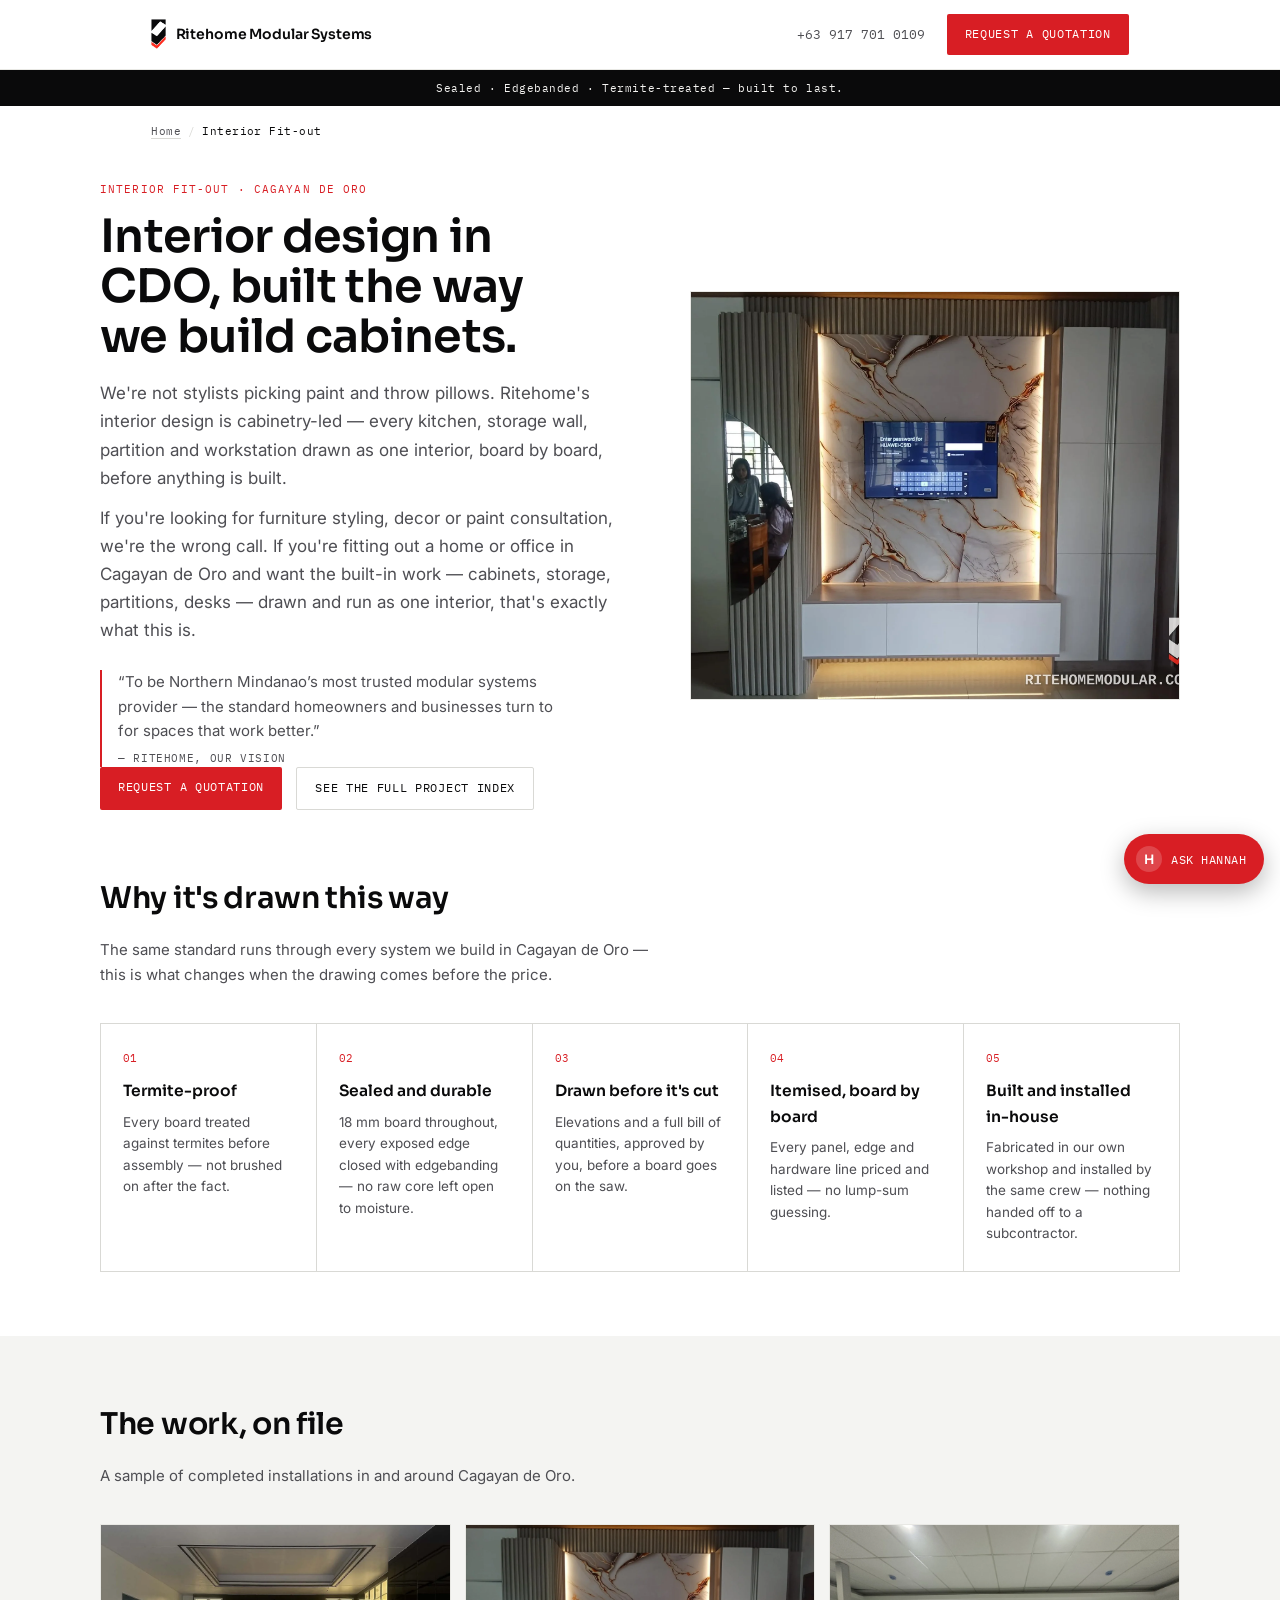
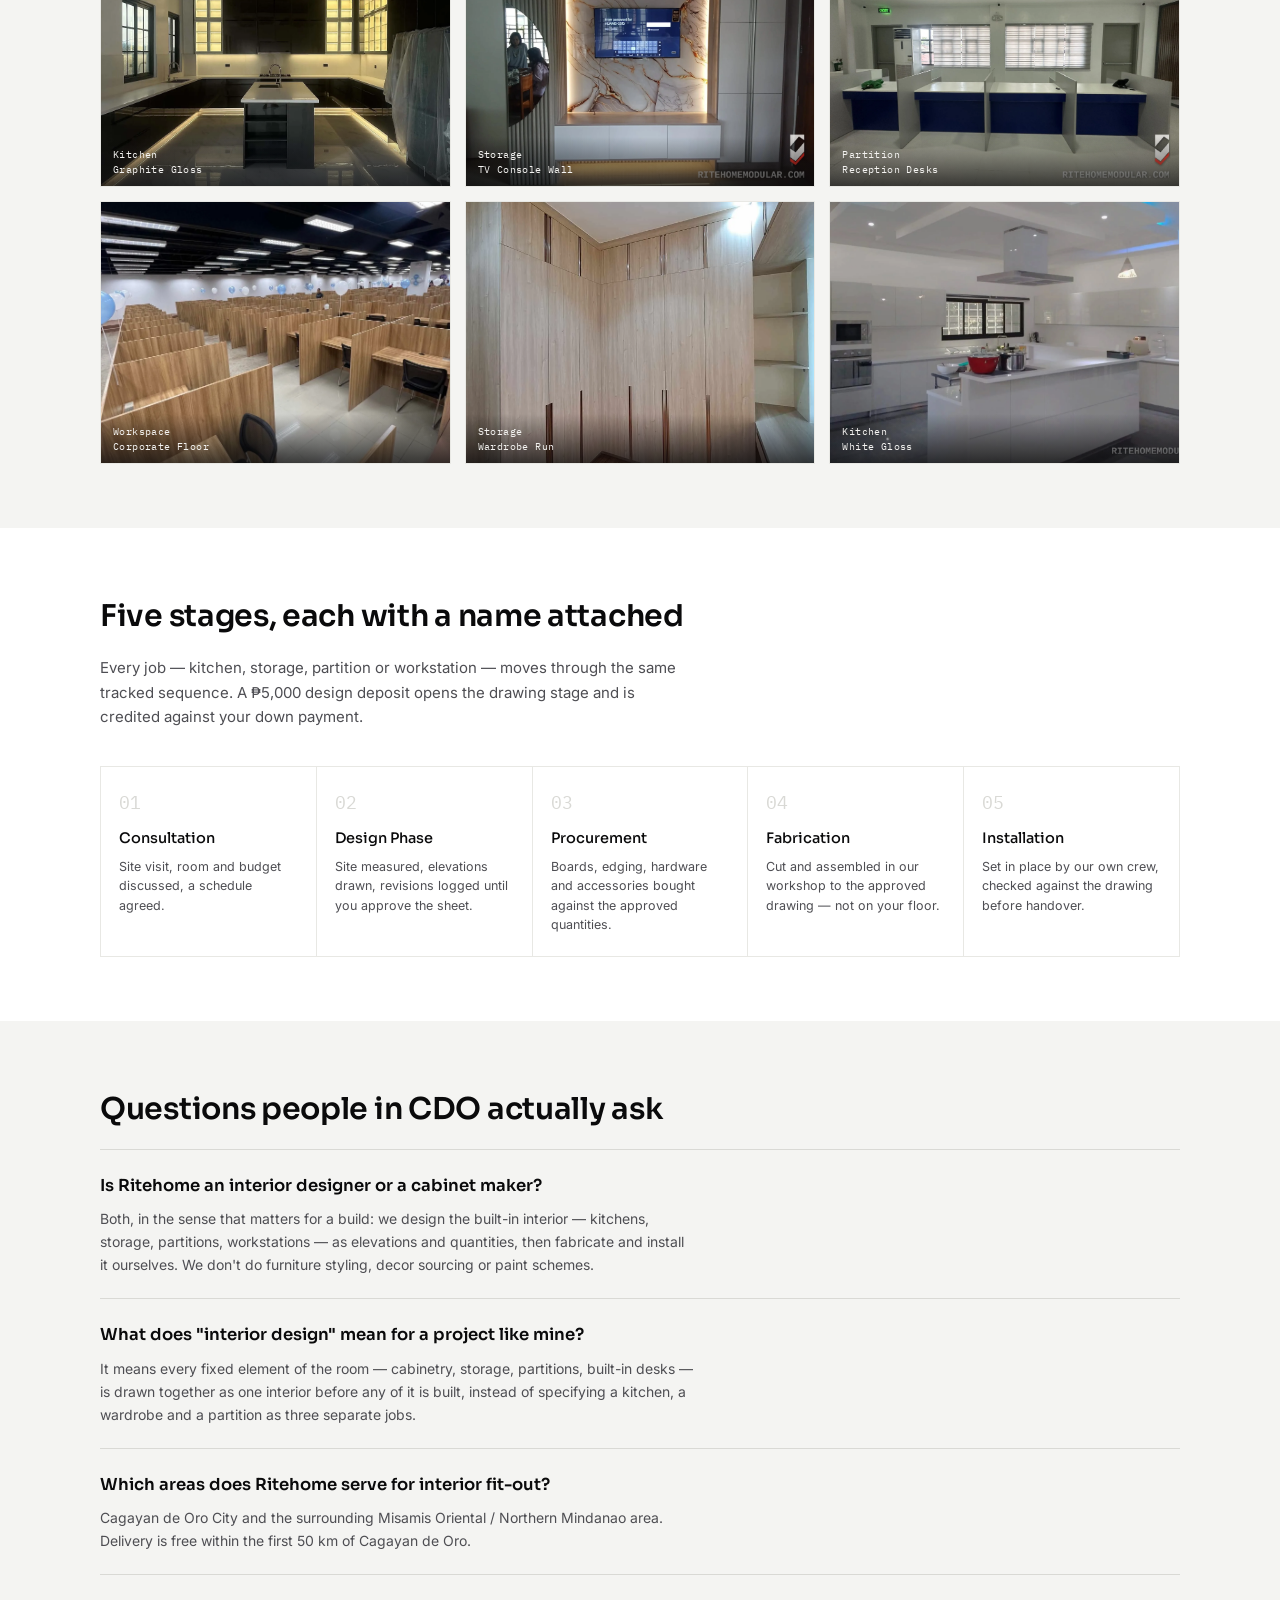
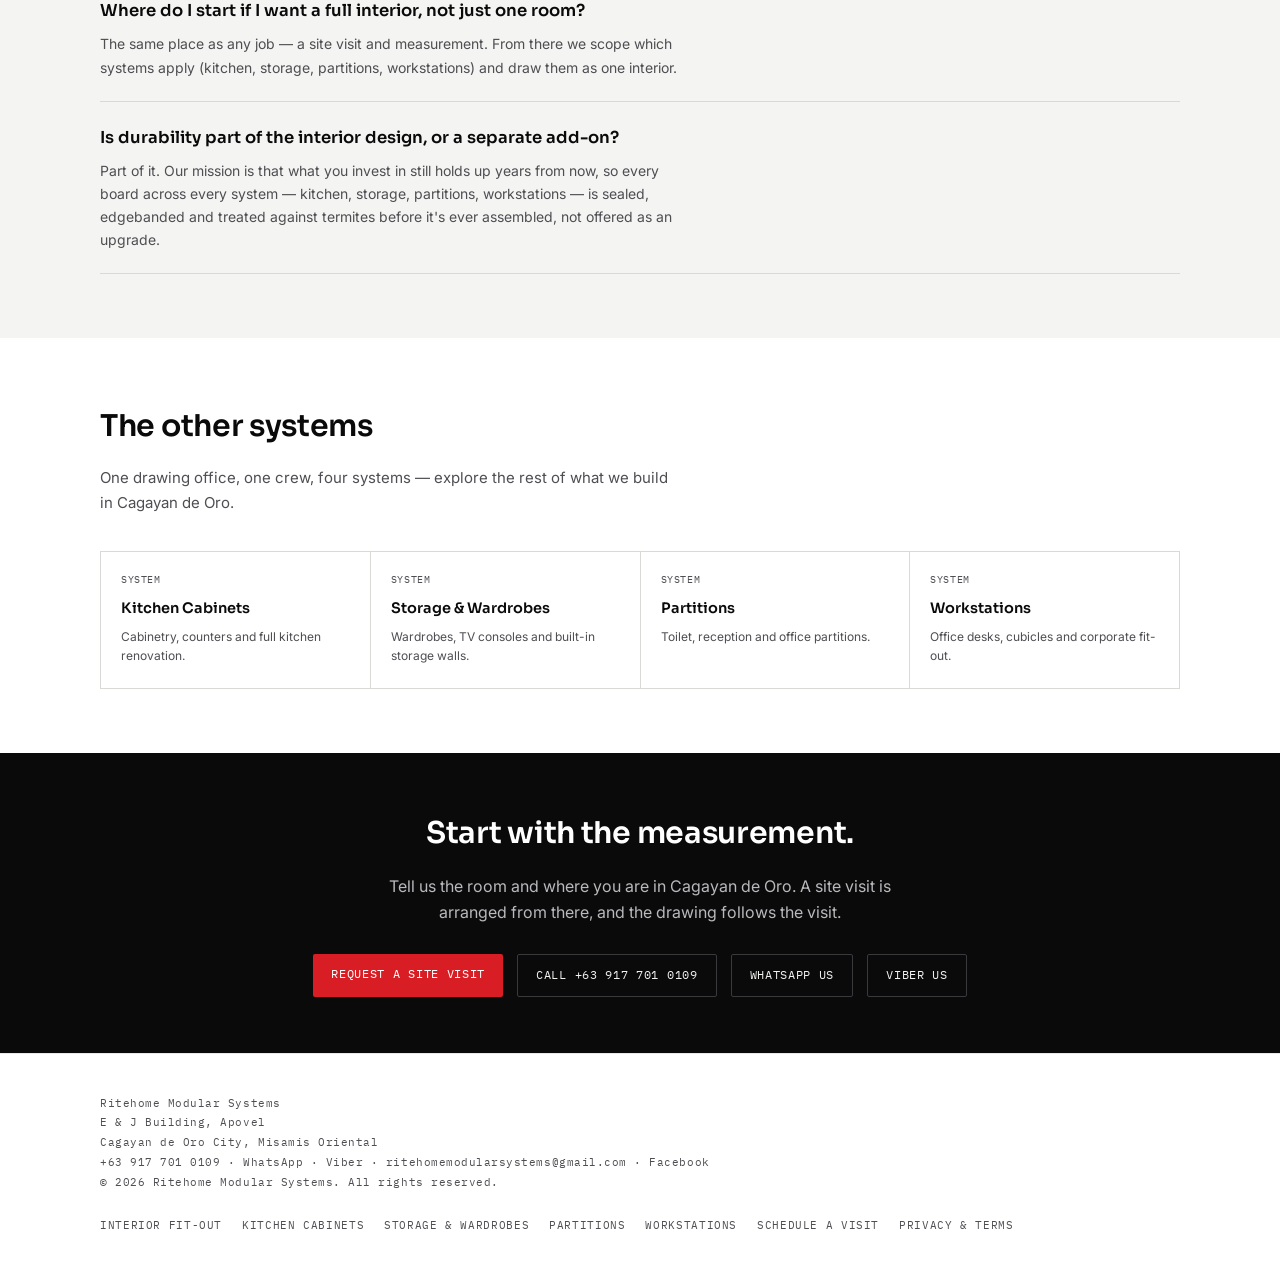
==== interior-design-cdo/index.html @ 914b48b4 "Local search: say "kitchen cabinet maker", founding date, service-area towns - Homepage and kitchen " ====
<!doctype html>
<html lang="en">
<head>
<meta charset="utf-8">
<meta name="viewport" content="width=device-width, initial-scale=1, viewport-fit=cover">
<meta name="theme-color" content="#FFFFFF">
<link rel="icon" href="data:image/svg+xml,%3Csvg xmlns=%27http://www.w3.org/2000/svg%27 viewBox=%270 0 32 32%27%3E%3Crect width=%2732%27 height=%2732%27 fill=%27%23fff%27/%3E%3Crect x=%274%27 y=%278%27 width=%2711%27 height=%279%27 rx=%271.5%27 fill=%27%23D81E24%27/%3E%3Crect x=%2717%27 y=%278%27 width=%2711%27 height=%279%27 rx=%271.5%27 fill=%27%23D81E24%27/%3E%3Crect x=%274%27 y=%2719%27 width=%2724%27 height=%275%27 rx=%271.5%27 fill=%27%230A0A0B%27/%3E%3C/svg%3E">
<title>Interior Design &amp; Interior Fit-out in CDO | Ritehome Modular Systems</title>
<meta name="description" content="Interior design in Cagayan de Oro (CDO), built cabinetry-led: kitchens, storage, partitions and workstations drawn as one interior, sealed, edgebanded and termite-treated, built by our own crew.">
<link rel="canonical" href="https://ritehomemodular.com/interior-design-cdo/">
<meta name="robots" content="index, follow, max-image-preview:large">
<meta name="keywords" content="interior design CDO, interior designer Cagayan de Oro, interior contractor CDO, interior fit-out Cagayan de Oro, cabinetry-led interior design, termite proof interior fit-out CDO">
<meta name="geo.region" content="PH-MSR">
<meta name="geo.placename" content="Cagayan de Oro City">
<meta name="geo.position" content="8.4542;124.6319">
<meta name="ICBM" content="8.4542, 124.6319">

<meta property="og:type" content="website">
<meta property="og:site_name" content="Ritehome Modular Systems">
<meta property="og:title" content="Interior Design &amp; Interior Fit-out in CDO | Ritehome Modular Systems">
<meta property="og:description" content="Interior design in Cagayan de Oro (CDO), built cabinetry-led: kitchens, storage, partitions and workstations drawn as one interior, sealed, edgebanded and termite-treated, built by our own crew.">
<meta property="og:url" content="https://ritehomemodular.com/interior-design-cdo/">
<meta property="og:image" content="https://ritehomemodular.com/ritehome-photos/enhanced/07-storage-feature-wall.jpg">
<meta property="og:locale" content="en_PH">

<meta name="twitter:card" content="summary_large_image">
<meta name="twitter:title" content="Interior Design &amp; Interior Fit-out in CDO | Ritehome Modular Systems">
<meta name="twitter:description" content="Interior design in Cagayan de Oro (CDO), built cabinetry-led: kitchens, storage, partitions and workstations drawn as one interior, sealed, edgebanded and termite-treated, built by our own crew.">
<meta name="twitter:image" content="https://ritehomemodular.com/ritehome-photos/enhanced/07-storage-feature-wall.jpg">

<link rel="preconnect" href="https://fonts.googleapis.com">
<link rel="preconnect" href="https://fonts.gstatic.com" crossorigin>
<link rel="stylesheet" href="https://fonts.googleapis.com/css2?family=Sora:wght@400;500;600;700&family=IBM+Plex+Mono:wght@400;500&family=Inter:wght@300;400;500&display=swap">
<link rel="stylesheet" href="../assets/service-page.css?v=e9c01fad">
<link rel="stylesheet" href="../assets/hannah.css?v=784a1ce5">
<link rel="stylesheet" href="../assets/lightbox.css?v=daa832d8">

<script type="application/ld+json">
{
  "@context": "https://schema.org",
  "@type": "Service",
  "name": "Interior Design & Interior Fit-out in CDO",
  "description": "Cabinetry-led interior fit-out covering kitchens, storage, partitions and workstations in Cagayan de Oro, every board sealed, edgebanded and termite-treated.",
  "url": "https://ritehomemodular.com/interior-design-cdo/",
  "areaServed": [
    {
      "@type": "City",
      "name": "Cagayan de Oro"
    },
    {
      "@type": "AdministrativeArea",
      "name": "Misamis Oriental"
    }
  ],
  "provider": {
    "@type": "HomeAndConstructionBusiness",
    "@id": "https://ritehomemodular.com/#business",
    "name": "Ritehome Modular Systems",
    "foundingDate": "2017-03-08",
    "telephone": "+63-917-701-0109",
    "url": "https://ritehomemodular.com/",
    "image": "https://ritehomemodular.com/ritehome-photos/enhanced/01-graphite-gloss.jpg",
    "address": {
      "@type": "PostalAddress",
      "streetAddress": "E & J Building, Apovel",
      "addressLocality": "Cagayan de Oro City",
      "addressRegion": "Misamis Oriental",
      "addressCountry": "PH"
    }
  }
}
</script>
<script type="application/ld+json">
{
  "@context": "https://schema.org",
  "@type": "BreadcrumbList",
  "itemListElement": [
    {
      "@type": "ListItem",
      "position": 1,
      "name": "Home",
      "item": "https://ritehomemodular.com/"
    },
    {
      "@type": "ListItem",
      "position": 2,
      "name": "Interior Fit-out",
      "item": "https://ritehomemodular.com/interior-design-cdo/"
    }
  ]
}
</script>
<script type="application/ld+json">
{
  "@context": "https://schema.org",
  "@type": "FAQPage",
  "mainEntity": [
    {
      "@type": "Question",
      "name": "Is Ritehome an interior designer or a cabinet maker?",
      "acceptedAnswer": {
        "@type": "Answer",
        "text": "Both, in the sense that matters for a build: we design the built-in interior \u2014 kitchens, storage, partitions, workstations \u2014 as elevations and quantities, then fabricate and install it ourselves. We don't do furniture styling, decor sourcing or paint schemes."
      }
    },
    {
      "@type": "Question",
      "name": "What does \"interior design\" mean for a project like mine?",
      "acceptedAnswer": {
        "@type": "Answer",
        "text": "It means every fixed element of the room \u2014 cabinetry, storage, partitions, built-in desks \u2014 is drawn together as one interior before any of it is built, instead of specifying a kitchen, a wardrobe and a partition as three separate jobs."
      }
    },
    {
      "@type": "Question",
      "name": "Which areas does Ritehome serve for interior fit-out?",
      "acceptedAnswer": {
        "@type": "Answer",
        "text": "Cagayan de Oro City and the surrounding Misamis Oriental / Northern Mindanao area. Delivery is free within the first 50 km of Cagayan de Oro."
      }
    },
    {
      "@type": "Question",
      "name": "Where do I start if I want a full interior, not just one room?",
      "acceptedAnswer": {
        "@type": "Answer",
        "text": "The same place as any job \u2014 a site visit and measurement. From there we scope which systems apply (kitchen, storage, partitions, workstations) and draw them as one interior."
      }
    },
    {
      "@type": "Question",
      "name": "Is durability part of the interior design, or a separate add-on?",
      "acceptedAnswer": {
        "@type": "Answer",
        "text": "Part of it. Our mission is that what you invest in still holds up years from now, so every board across every system \u2014 kitchen, storage, partitions, workstations \u2014 is sealed, edgebanded and treated against termites before it's ever assembled, not offered as an upgrade."
      }
    }
  ]
}
</script>
</head>
<body data-hannah-page="service">

<header class="topbar">
  <div class="topbar-in">
    <a class="brand" href="../index.html">
      <img class="wm-icon" src="../assets/logo-mark.png" width="430" height="894" alt="">
      <span>Ritehome Modular Systems</span>
    </a>
    <nav>
      <a class="tel" href="tel:+639177010109">+63 917 701 0109</a>
      <a class="cta" href="../index.html#inquiry">Request a quotation</a>
    </nav>
  </div>
</header>

<p class="missionstrip">Sealed &middot; Edgebanded &middot; Termite-treated &mdash; built to last.</p>

<p class="crumb">
  <a href="../index.html">Home</a><span class="sep">/</span><span class="here">Interior Fit-out</span>
</p>

<section class="hero">
  <div class="hero-in">
    <div>
      <p class="eyebrow">Interior Fit-out · Cagayan de Oro</p>
      <h1>Interior design in CDO, built the way we build cabinets.</h1>
      <p class="lede">We're not stylists picking paint and throw pillows. Ritehome's interior design is cabinetry-led — every kitchen, storage wall, partition and workstation drawn as one interior, board by board, before anything is built.</p>
      <p class="lede" style="margin-top:-14px">If you're looking for furniture styling, decor or paint consultation, we're the wrong call. If you're fitting out a home or office in Cagayan de Oro and want the built-in work — cabinets, storage, partitions, desks — drawn and run as one interior, that's exactly what this is.</p><blockquote style="margin:22px 0 0;padding-left:16px;border-left:2px solid var(--core);font-size:15px;color:var(--ink-dim);max-width:52ch">&ldquo;To be Northern Mindanao&rsquo;s most trusted modular systems provider &mdash; the standard homeowners and businesses turn to for spaces that work better.&rdquo;<footer style="margin-top:6px;font-family:var(--f-mono);font-size:10.5px;letter-spacing:.06em;text-transform:uppercase;color:var(--ink-dim)">&mdash; Ritehome, our vision</footer></blockquote>
      <div class="hero-acts">
        <a class="cta" href="../index.html#inquiry">Request a quotation</a>
        <a class="cta ghost" href="../index.html">See the full project index</a>
      </div>
    </div>
    <div class="hero-photo">
      <picture><source type="image/webp" srcset="../ritehome-photos/enhanced/07-storage-feature-wall.webp"><img src="../ritehome-photos/enhanced/07-storage-feature-wall.jpg" alt="Backlit onyx-marble TV console wall with a wall-mounted television, ribbed timber pilasters, a floating console cabinet and a full-height wardrobe on either side."></picture>
    </div>
  </div>
</section>

<section class="block">
  <div class="block-in">
    <h2>Why it's drawn this way</h2>
    <p class="section-lede">The same standard runs through every system we build in Cagayan de Oro — this is what changes when the drawing comes before the price.</p>
    <div class="props">
      <div class="prop">
        <p class="n">01</p>
        <h3>Termite-proof</h3>
        <p>Every board treated against termites before assembly — not brushed on after the fact.</p>
      </div>
      <div class="prop">
        <p class="n">02</p>
        <h3>Sealed and durable</h3>
        <p>18 mm board throughout, every exposed edge closed with edgebanding — no raw core left open to moisture.</p>
      </div>
      <div class="prop">
        <p class="n">03</p>
        <h3>Drawn before it's cut</h3>
        <p>Elevations and a full bill of quantities, approved by you, before a board goes on the saw.</p>
      </div>
      <div class="prop">
        <p class="n">04</p>
        <h3>Itemised, board by board</h3>
        <p>Every panel, edge and hardware line priced and listed — no lump-sum guessing.</p>
      </div>
      <div class="prop">
        <p class="n">05</p>
        <h3>Built and installed in-house</h3>
        <p>Fabricated in our own workshop and installed by the same crew — nothing handed off to a subcontractor.</p>
      </div>
    </div>
  </div>
</section>

<section class="block alt">
  <div class="block-in">
    <h2>The work, on file</h2>
    <p class="section-lede">A sample of completed installations in and around Cagayan de Oro.</p>
    <div class="gallery">
      <a href="../ritehome-photos/enhanced/01-graphite-gloss.webp" target="_blank" rel="noopener">
        <picture><source type="image/webp" srcset="../ritehome-photos/enhanced/01-graphite-gloss.webp"><img src="../ritehome-photos/enhanced/01-graphite-gloss.jpg" alt="Installed U-shaped kitchen in black gloss with a white quartz counter and backlit glass wall units." loading="lazy"></picture>
        <span class="cap">Kitchen<br>Graphite Gloss</span>
      </a>
      <a href="../ritehome-photos/enhanced/07-storage-feature-wall.webp" target="_blank" rel="noopener">
        <picture><source type="image/webp" srcset="../ritehome-photos/enhanced/07-storage-feature-wall.webp"><img src="../ritehome-photos/enhanced/07-storage-feature-wall.jpg" alt="Backlit onyx-marble TV console wall with a wall-mounted television and ribbed timber pilasters." loading="lazy"></picture>
        <span class="cap">Storage<br>TV Console Wall</span>
      </a>
      <a href="../ritehome-photos/enhanced/11-partition-reception.webp" target="_blank" rel="noopener">
        <picture><source type="image/webp" srcset="../ritehome-photos/enhanced/11-partition-reception.webp"><img src="../ritehome-photos/enhanced/11-partition-reception.jpg" alt="Row of laminate reception desk partitions with blue counter fronts, dividing a service floor into individual windows." loading="lazy"></picture>
        <span class="cap">Partition<br>Reception Desks</span>
      </a>
      <a href="../ritehome-photos/enhanced/13-workspace-corporate-floor.webp" target="_blank" rel="noopener">
        <picture><source type="image/webp" srcset="../ritehome-photos/enhanced/13-workspace-corporate-floor.webp"><img src="../ritehome-photos/enhanced/13-workspace-corporate-floor.jpg" alt="Full floor of modular timber desk cubicles repeated in long rows under a black ceiling." loading="lazy"></picture>
        <span class="cap">Workspace<br>Corporate Floor</span>
      </a>
      <a href="../ritehome-photos/enhanced/08-storage-wardrobe.webp" target="_blank" rel="noopener">
        <picture><source type="image/webp" srcset="../ritehome-photos/enhanced/08-storage-wardrobe.webp"><img src="../ritehome-photos/enhanced/08-storage-wardrobe.jpg" alt="Full-height woodgrain wardrobe run turning through a corner, with concealed vertical pulls." loading="lazy"></picture>
        <span class="cap">Storage<br>Wardrobe Run</span>
      </a>
      <a href="../ritehome-photos/enhanced/06-white-gloss.webp" target="_blank" rel="noopener">
        <picture><source type="image/webp" srcset="../ritehome-photos/enhanced/06-white-gloss.webp"><img src="../ritehome-photos/enhanced/06-white-gloss.jpg" alt="Large white gloss kitchen with a central island, extractor hood and integrated oven column." loading="lazy"></picture>
        <span class="cap">Kitchen<br>White Gloss</span>
      </a>
    </div>
  </div>
</section>

<section class="block">
  <div class="block-in">
    <h2>Five stages, each with a name attached</h2>
    <p class="section-lede">Every job — kitchen, storage, partition or workstation — moves through the same tracked sequence. A ₱5,000 design deposit opens the drawing stage and is credited against your down payment.</p>
    <div class="steps">
      <div class="step">
        <p class="n">01</p>
        <h3>Consultation</h3>
        <p>Site visit, room and budget discussed, a schedule agreed.</p>
      </div>
      <div class="step">
        <p class="n">02</p>
        <h3>Design Phase</h3>
        <p>Site measured, elevations drawn, revisions logged until you approve the sheet.</p>
      </div>
      <div class="step">
        <p class="n">03</p>
        <h3>Procurement</h3>
        <p>Boards, edging, hardware and accessories bought against the approved quantities.</p>
      </div>
      <div class="step">
        <p class="n">04</p>
        <h3>Fabrication</h3>
        <p>Cut and assembled in our workshop to the approved drawing — not on your floor.</p>
      </div>
      <div class="step">
        <p class="n">05</p>
        <h3>Installation</h3>
        <p>Set in place by our own crew, checked against the drawing before handover.</p>
      </div>
    </div>
  </div>
</section>

<section class="block alt">
  <div class="block-in">
    <h2>Questions people in CDO actually ask</h2>
    <div class="faq">
    <div class="faqitem">
      <h3>Is Ritehome an interior designer or a cabinet maker?</h3>
      <p>Both, in the sense that matters for a build: we design the built-in interior — kitchens, storage, partitions, workstations — as elevations and quantities, then fabricate and install it ourselves. We don't do furniture styling, decor sourcing or paint schemes.</p>
    </div>
    <div class="faqitem">
      <h3>What does "interior design" mean for a project like mine?</h3>
      <p>It means every fixed element of the room — cabinetry, storage, partitions, built-in desks — is drawn together as one interior before any of it is built, instead of specifying a kitchen, a wardrobe and a partition as three separate jobs.</p>
    </div>
    <div class="faqitem">
      <h3>Which areas does Ritehome serve for interior fit-out?</h3>
      <p>Cagayan de Oro City and the surrounding Misamis Oriental / Northern Mindanao area. Delivery is free within the first 50 km of Cagayan de Oro.</p>
    </div>
    <div class="faqitem">
      <h3>Where do I start if I want a full interior, not just one room?</h3>
      <p>The same place as any job — a site visit and measurement. From there we scope which systems apply (kitchen, storage, partitions, workstations) and draw them as one interior.</p>
    </div>
    <div class="faqitem">
      <h3>Is durability part of the interior design, or a separate add-on?</h3>
      <p>Part of it. Our mission is that what you invest in still holds up years from now, so every board across every system — kitchen, storage, partitions, workstations — is sealed, edgebanded and treated against termites before it's ever assembled, not offered as an upgrade.</p>
    </div>
    </div>
  </div>
</section>

<section class="block">
  <div class="block-in">
    <h2>The other systems</h2>
    <p class="section-lede">One drawing office, one crew, four systems — explore the rest of what we build in Cagayan de Oro.</p>
    <div class="siblings">
    <a class="sibling" href="../kitchen-cabinets-cdo/">
      <span class="k">System</span>
      <h3>Kitchen Cabinets</h3>
      <p>Cabinetry, counters and full kitchen renovation.</p>
    </a>
    <a class="sibling" href="../storage-wardrobes-cdo/">
      <span class="k">System</span>
      <h3>Storage &amp; Wardrobes</h3>
      <p>Wardrobes, TV consoles and built-in storage walls.</p>
    </a>
    <a class="sibling" href="../partitions-cdo/">
      <span class="k">System</span>
      <h3>Partitions</h3>
      <p>Toilet, reception and office partitions.</p>
    </a>
    <a class="sibling" href="../workstations-cdo/">
      <span class="k">System</span>
      <h3>Workstations</h3>
      <p>Office desks, cubicles and corporate fit-out.</p>
    </a>
    </div>
  </div>
</section>

<div class="ctaband">
  <h2>Start with the measurement.</h2>
  <p>Tell us the room and where you are in Cagayan de Oro. A site visit is arranged from there, and the drawing follows the visit.</p>
  <div class="hero-acts">
    <a class="cta" href="../index.html#inquiry">Request a site visit</a>
    <a class="cta ghost" href="tel:+639177010109">Call +63 917 701 0109</a>
    <a class="cta ghost" href="https://wa.me/639177010109?text=Hi%20Ritehome%2C%20I%27d%20like%20to%20ask%20about%20interior%20design.">WhatsApp us</a>
    <a class="cta ghost" href="viber://chat?number=%2B639177010109">Viber us</a>
  </div>
</div>

<footer class="foot">
  <div class="foot-in">
    <div class="foot-note">
      Ritehome Modular Systems<br>E &amp; J Building, Apovel<br>Cagayan de Oro City, Misamis Oriental<br>
      <a href="tel:+639177010109">+63 917 701 0109</a> · <a href="https://wa.me/639177010109">WhatsApp</a> · <a href="viber://chat?number=%2B639177010109">Viber</a> · <a href="mailto:ritehomemodularsystems@gmail.com">ritehomemodularsystems@gmail.com</a> · <a href="https://www.facebook.com/share/1EE6bWMuNw/?mibextid=wwXIfr" target="_blank" rel="noopener">Facebook</a><br>
      &copy; 2026 Ritehome Modular Systems. All rights reserved.
    </div>
    <nav class="footlinks" aria-label="Services by system">
      <a href="../interior-design-cdo/">Interior Fit-out</a>
      <a href="../kitchen-cabinets-cdo/">Kitchen Cabinets</a>
      <a href="../storage-wardrobes-cdo/">Storage &amp; Wardrobes</a>
      <a href="../partitions-cdo/">Partitions</a>
      <a href="../workstations-cdo/">Workstations</a>
      <a href="../schedule/">Schedule a Visit</a>
      <a href="../privacy-policy/">Privacy &amp; Terms</a>
    </nav>
  </div>
</footer>

<script src="../assets/lightbox.js?v=387b4d42" defer></script>
<script src="../assets/hannah.js?v=77418121" defer></script>
</body>
</html>
---- assets/service-page.css ----
/* ============================================================
   RITEHOME — SERVICE LANDING PAGES
   Shared stylesheet for the dedicated system pages (kitchen,
   storage, partitions, workstations, interior fit-out). Same
   marks as the main site — red on white, Sora/IBM Plex Mono/
   Inter, dimension-line motifs — in a plain scrolling layout
   built for a single search intent instead of the one-screen
   carousel on the homepage.
   ============================================================ */

/* WebP <picture> wrappers around photo <img>s must not add a box of their
   own -- the img sizing rules below (width/height:100%, object-fit:cover)
   assume the img sits directly in its actual parent. */
picture{display:contents;}

:root{
  --bg:       #FFFFFF;
  --bg-2:     #F4F4F2;
  --bg-3:     #ECECE8;
  --ink:      #0A0A0B;
  --ink-dim:  #4E4E53;
  --line:     #4A4A50;
  --rule:     #D9D9D5;
  --rule-soft:#E8E8E4;
  --core:     #D81E24;
  --core-lift:#A8151A;

  --f-display: "Sora","Inter Tight","Helvetica Neue",Arial,sans-serif;
  --f-body:    "Inter","Helvetica Neue",Arial,sans-serif;
  --f-mono:    "IBM Plex Mono",ui-monospace,"SF Mono",Menlo,monospace;
  --pad: clamp(20px,4vw,54px);
}

*{box-sizing:border-box;}
html,body{margin:0;}
body{
  background:var(--bg); color:var(--ink); font-family:var(--f-body);
  font-size:16px; line-height:1.65; padding-inline:0; padding-block:0;
  -webkit-font-smoothing:antialiased;
}
img{max-width:100%; display:block;}
a{color:inherit;}
[hidden]{display:none!important;}
::selection{background:var(--core); color:#fff;}

.wrap{max-width:1080px; margin:0 auto; padding-inline:var(--pad);}

/* ---------------- top bar ---------------- */
.topbar{
  position:sticky; top:0; z-index:20; background:rgba(255,255,255,.92);
  backdrop-filter:blur(8px); border-bottom:1px solid var(--rule-soft);
  padding-top:env(safe-area-inset-top,0px);
}
.topbar-in{
  max-width:1080px; margin:0 auto; padding:14px var(--pad);
  display:flex; align-items:center; justify-content:space-between; gap:20px;
}
.brand{display:flex; align-items:center; gap:10px; text-decoration:none; color:var(--ink); flex-shrink:0;}
.brand img.wm-icon{width:auto; height:30px; display:block;}
.brand span{font-family:var(--f-display); font-weight:600; font-size:14px; letter-spacing:-.01em;}
.topbar nav{display:flex; align-items:center; gap:22px;}
.topbar nav a.tel{
  font-family:var(--f-mono); font-size:12.5px; color:var(--ink-dim); text-decoration:none; white-space:nowrap;
}
.topbar nav a.tel:hover{color:var(--core);}
.cta{
  display:inline-block; background:var(--core); color:#fff; border:0; border-radius:2px;
  font-family:var(--f-mono); font-size:11.5px; letter-spacing:.06em; text-transform:uppercase;
  padding:11px 18px; text-decoration:none; cursor:pointer; transition:background .2s;
  white-space:nowrap;
}
.cta:hover{background:var(--core-lift);}
.cta.ghost{background:none; color:var(--ink); border:1px solid var(--rule);}
.cta.ghost:hover{border-color:var(--core); color:var(--core); background:none;}

.missionstrip{
  margin:0; background:var(--ink); color:#F4F3F1; text-align:center;
  font-family:var(--f-mono); font-size:11px; letter-spacing:.05em;
  padding:9px var(--pad);
}
@media (max-width:640px){
  .topbar nav a.tel{display:none;}
  .brand span{display:none;}
  .cta{padding:9px 13px; font-size:10px;}
}

/* ---------------- breadcrumb ---------------- */
.crumb{
  font-family:var(--f-mono); font-size:11px; letter-spacing:.04em; color:var(--ink-dim);
  padding:16px var(--pad) 0; max-width:1080px; margin:0 auto;
}
.crumb a{color:var(--ink-dim); text-decoration:none; border-bottom:1px solid var(--rule);}
.crumb a:hover{color:var(--core); border-color:var(--core);}
.crumb .sep{margin:0 7px; color:var(--rule);}
.crumb .here{color:var(--ink);}

/* ---------------- hero ---------------- */
.hero{padding:40px var(--pad) 0;}
.hero-in{max-width:1080px; margin:0 auto; display:grid; grid-template-columns:1.05fr .95fr; gap:48px; align-items:center;}
.eyebrow{
  font-family:var(--f-mono); font-size:11px; letter-spacing:.1em; text-transform:uppercase;
  color:var(--core); margin:0 0 14px;
}
h1{font-family:var(--f-display); font-weight:600; font-size:clamp(30px,4.2vw,46px); line-height:1.08; letter-spacing:-.015em; margin:0 0 18px; text-wrap:balance;}
.lede{font-size:17px; color:var(--ink-dim); max-width:56ch; margin:0 0 26px;}
.hero-acts{display:flex; gap:14px; flex-wrap:wrap;}
.hero-photo{border:1px solid var(--rule-soft); aspect-ratio:6/5; overflow:hidden;}
.hero-photo img{width:100%; height:100%; object-fit:cover;}
@media (max-width:860px){ .hero-in{grid-template-columns:1fr;} .hero-photo{order:-1;} }

/* ---------------- generic section ---------------- */
section.block{padding:64px var(--pad);}
section.block.alt{background:var(--bg-2);}
.block-in{max-width:1080px; margin:0 auto;}
h2{font-family:var(--f-display); font-weight:600; font-size:clamp(22px,3vw,30px); letter-spacing:-.01em; margin:0 0 14px; text-wrap:balance;}
.section-lede{color:var(--ink-dim); max-width:64ch; font-size:15px; margin:0 0 36px;}

/* ---------------- value props ---------------- */
/* auto-fit instead of a fixed column count: the list runs 4 or 5 items
   depending on the page, and this reflows either without a breakpoint. */
.props{display:grid; grid-template-columns:repeat(auto-fit,minmax(190px,1fr)); gap:1px; background:var(--rule); border:1px solid var(--rule);}
.prop{background:var(--bg); padding:26px 22px;}
.prop .n{font-family:var(--f-mono); font-size:11px; color:var(--core); margin-bottom:10px;}
.prop h3{font-family:var(--f-display); font-weight:600; font-size:15.5px; margin:0 0 8px;}
.prop p{font-size:13.5px; color:var(--ink-dim); margin:0; line-height:1.6;}

/* ---------------- process ---------------- */
.steps{display:grid; grid-template-columns:repeat(5,1fr); gap:1px; background:var(--rule-soft); border:1px solid var(--rule-soft); margin-top:8px;}
.step{background:var(--bg); padding:22px 18px;}
.step .n{font-family:var(--f-mono); font-size:18px; color:var(--rule); margin-bottom:10px;}
.step h3{font-family:var(--f-display); font-weight:500; font-size:14.5px; margin:0 0 6px;}
.step p{font-size:12.5px; color:var(--ink-dim); margin:0; line-height:1.55;}
@media (max-width:860px){ .steps{grid-template-columns:repeat(2,1fr);} }
@media (max-width:520px){ .steps{grid-template-columns:1fr;} }

/* ---------------- gallery ---------------- */
.gallery{display:grid; grid-template-columns:repeat(3,1fr); gap:14px;}
.gallery a{position:relative; display:block; overflow:hidden; border:1px solid var(--rule-soft); aspect-ratio:4/3;}
.gallery img{width:100%; height:100%; object-fit:cover; transition:transform .4s ease;}
.gallery a:hover img{transform:scale(1.04);}
.gallery .cap{
  position:absolute; left:0; right:0; bottom:0; padding:10px 12px 9px;
  background:linear-gradient(0deg,rgba(10,10,11,.72),transparent);
  color:#F4F3F1; font-family:var(--f-mono); font-size:10px; letter-spacing:.04em; line-height:1.5;
}
@media (max-width:760px){ .gallery{grid-template-columns:repeat(2,1fr);} }
@media (max-width:480px){ .gallery{grid-template-columns:1fr;} }

/* ---------------- FAQ ---------------- */
.faq{border-top:1px solid var(--rule);}
.faqitem{padding:22px 0; border-bottom:1px solid var(--rule);}
.faqitem h3{font-family:var(--f-display); font-weight:600; font-size:16.5px; margin:0 0 8px;}
.faqitem p{font-size:14px; color:var(--ink-dim); margin:0; max-width:66ch; line-height:1.65;}

/* ---------------- sibling services ---------------- */
.siblings{display:grid; grid-template-columns:repeat(4,1fr); gap:1px; background:var(--rule); border:1px solid var(--rule);}
.sibling{background:var(--bg); padding:20px 20px 22px; text-decoration:none; color:var(--ink); transition:background .2s;}
.sibling:hover{background:var(--bg-2);}
.sibling .k{font-family:var(--f-mono); font-size:10px; letter-spacing:.06em; text-transform:uppercase; color:var(--ink-dim); margin-bottom:8px; display:block;}
.sibling h3{font-family:var(--f-display); font-weight:600; font-size:14.5px; margin:0 0 6px;}
.sibling p{font-size:12px; color:var(--ink-dim); margin:0;}
@media (max-width:860px){ .siblings{grid-template-columns:repeat(2,1fr);} }
@media (max-width:520px){ .siblings{grid-template-columns:1fr;} }

/* ---------------- final CTA band ---------------- */
.ctaband{
  background:var(--ink); color:#F4F3F1; padding:56px var(--pad); text-align:center;
}
.ctaband h2{color:#fff;}
.ctaband p{color:#B9B9BD; max-width:52ch; margin:0 auto 28px;}
.ctaband .hero-acts{justify-content:center;}
.ctaband .cta.ghost{color:#F4F3F1; border-color:#3A3A3E;}
.ctaband .cta.ghost:hover{border-color:var(--core); color:var(--core);}

/* ---------------- footer ---------------- */
footer.foot{padding:40px var(--pad) calc(40px + env(safe-area-inset-bottom,0px)); border-top:1px solid var(--rule-soft);}
.foot-in{max-width:1080px; margin:0 auto; display:flex; justify-content:space-between; gap:24px; flex-wrap:wrap;}
.foot-note{font-family:var(--f-mono); font-size:10.5px; line-height:1.9; letter-spacing:.05em; color:var(--ink-dim);}
.foot-note a{color:var(--ink-dim); text-decoration:none;}
.foot-note a:hover{color:var(--core);}
.footlinks{display:flex; flex-wrap:wrap; gap:8px 20px;}
.footlinks a{font-family:var(--f-mono); font-size:10.5px; letter-spacing:.06em; text-transform:uppercase; color:var(--ink-dim); text-decoration:none;}
.footlinks a:hover{color:var(--core);}

@media (max-width:620px){
  .topbar-in{padding:12px var(--pad);}
  .hero{padding-top:28px;}
  section.block{padding:44px var(--pad);}
}

/* ---------------- legal / long-form prose (privacy policy, terms) ---------------- */
.legal{padding:44px var(--pad) 20px;}
.legal-in{max-width:760px; margin:0 auto;}
.legal-in h2{margin-top:48px;}
.legal-in h2:first-child{margin-top:0;}
.legal-in h3{font-family:var(--f-display); font-weight:600; font-size:17px; margin:28px 0 10px;}
.legal-in p{font-size:15px; color:var(--ink-dim); margin:0 0 14px; max-width:70ch;}
.legal-in ul,.legal-in ol{font-size:15px; color:var(--ink-dim); margin:0 0 14px; padding-left:22px; max-width:70ch;}
.legal-in li{margin-bottom:6px;}
.legal-in a{color:var(--core); text-decoration:underline; text-underline-offset:2px;}
.legal-updated{font-family:var(--f-mono); font-size:11px; color:var(--ink-dim); letter-spacing:.04em; margin-bottom:6px;}

/* ---------------- capacity note + request form (schedule page) ---------------- */
.capacity-card{border:1px solid var(--rule-soft); background:var(--bg-2); padding:26px 28px; margin:28px 0 8px; max-width:70ch;}
.capacity-card h3{font-family:var(--f-display); font-weight:600; font-size:16px; margin:0 0 10px;}
.capacity-card p{font-size:14.5px; color:var(--ink-dim); margin:0 0 10px; line-height:1.6;}
.capacity-card p:last-child{margin-bottom:0;}

.formcard{border:1px solid var(--rule-soft); padding:30px; margin-top:30px; max-width:640px;}
.form-row{display:grid; grid-template-columns:1fr 1fr; gap:20px;}
@media (max-width:520px){ .form-row{grid-template-columns:1fr;} }
.field{margin-bottom:20px;}
.field label{display:block; font-family:var(--f-mono); font-size:10px; letter-spacing:.1em; text-transform:uppercase; color:var(--ink-dim); margin-bottom:8px;}
.field input,.field select,.field textarea{
  width:100%; background:transparent; border:0; border-bottom:1px solid var(--rule);
  color:var(--ink); font-family:var(--f-body); font-size:14px; font-weight:400;
  padding:9px 0; transition:border-color .2s;
}
.field textarea{min-height:88px; resize:vertical; line-height:1.6;}
.field input:focus,.field select:focus,.field textarea:focus{border-bottom-color:var(--core); outline:0;}
.form-status{
  font-family:var(--f-mono); font-size:11.5px; line-height:1.65; color:var(--core);
  border-left:2px solid var(--core); padding:9px 0 9px 13px; margin-top:18px;
}
.form-status:empty{display:none;}
---- assets/hannah.css ----
/* ============================================================
   HANNAH — chat widget styles
   Deliberately self-contained: same look wherever it's dropped in
   (the light homepage, the light service pages), so it never needs
   to know the host page's theme system. Dark panel, one red accent,
   the site's own three fonts (Sora / Inter / IBM Plex Mono).
   ============================================================ */

.hn-root{
  --hn-ink: #0A0A0B;
  --hn-panel: #17171A;
  --hn-panel-2: #1F1F23;
  --hn-chalk: #F4F3F1;
  --hn-dim: #9A9A9E;
  --hn-rule: #2B2B30;
  --hn-core: #D81E24;
  --hn-core-lift: #A8151A;
  --hn-user: #2A2A2E;

  position: fixed;
  right: max(16px, env(safe-area-inset-right, 0px));
  bottom: max(16px, env(safe-area-inset-bottom, 0px));
  z-index: 2147483000;
  font-family: "Inter", "Helvetica Neue", Arial, sans-serif;
}

.hn-toggle{
  display: flex; align-items: center; gap: 9px;
  background: var(--hn-core); color: #fff; border: 0; border-radius: 999px;
  padding: 12px 18px 12px 12px; cursor: pointer;
  box-shadow: 0 8px 24px rgba(0,0,0,.28);
  font-family: "IBM Plex Mono", ui-monospace, monospace;
  font-size: 12px; letter-spacing: .04em; text-transform: uppercase;
  transition: background .2s, transform .2s;
}
.hn-toggle:hover{ background: var(--hn-core-lift); }
.hn-toggle:active{ transform: scale(.97); }
.hn-toggle-icon{
  width: 26px; height: 26px; border-radius: 50%; background: rgba(255,255,255,.18);
  display: flex; align-items: center; justify-content: center;
  font-family: "Sora", sans-serif; font-weight: 600; font-size: 13px; flex-shrink: 0;
}
.hn-root.hn-open .hn-toggle{ display: none; }

.hn-panel{
  position: absolute; right: 0; bottom: 0;
  width: min(360px, calc(100vw - 32px));
  height: min(520px, calc(100vh - 100px));
  background: var(--hn-panel); color: var(--hn-chalk);
  border-radius: 14px; overflow: hidden;
  box-shadow: 0 24px 60px rgba(0,0,0,.4);
  display: flex; flex-direction: column;
  opacity: 0; transform: translateY(12px) scale(.98);
  pointer-events: none; transition: opacity .18s ease, transform .18s ease;
}
.hn-root.hn-open .hn-panel{
  opacity: 1; transform: translateY(0) scale(1); pointer-events: auto;
}

.hn-header{
  display: flex; align-items: center; justify-content: space-between;
  padding: 14px 16px; background: var(--hn-panel-2); border-bottom: 1px solid var(--hn-rule);
  flex-shrink: 0;
}
.hn-header-id{ display: flex; align-items: center; gap: 10px; }
.hn-header-avatar{
  width: 32px; height: 32px; border-radius: 50%; background: var(--hn-core);
  display: flex; align-items: center; justify-content: center;
  font-family: "Sora", sans-serif; font-weight: 600; font-size: 14px; flex-shrink: 0;
}
.hn-header-id div{ display: flex; flex-direction: column; line-height: 1.3; }
.hn-header-name{ font-family: "Sora", sans-serif; font-weight: 600; font-size: 14px; }
.hn-header-sub{ font-family: "IBM Plex Mono", monospace; font-size: 10px; color: var(--hn-dim); letter-spacing: .03em; }
.hn-close{
  background: none; border: 0; color: var(--hn-dim); font-size: 22px; line-height: 1;
  cursor: pointer; padding: 4px 6px; border-radius: 6px; transition: color .2s, background .2s;
}
.hn-close:hover{ color: var(--hn-chalk); background: rgba(255,255,255,.06); }

.hn-thread{
  flex: 1; overflow-y: auto; padding: 14px 14px 6px;
  display: flex; flex-direction: column; gap: 10px;
}
.hn-row{ display: flex; align-items: flex-end; gap: 8px; max-width: 100%; }
.hn-row-user{ justify-content: flex-end; }
.hn-avatar{
  width: 22px; height: 22px; border-radius: 50%; background: var(--hn-core);
  display: flex; align-items: center; justify-content: center; flex-shrink: 0;
  font-family: "Sora", sans-serif; font-weight: 600; font-size: 10.5px;
}
.hn-bubble{
  font-size: 13.5px; line-height: 1.55; padding: 9px 12px; border-radius: 12px;
  max-width: 78%; word-wrap: break-word;
}
.hn-bubble-bot{ background: var(--hn-panel-2); border-bottom-left-radius: 4px; }
.hn-bubble-user{ background: var(--hn-user); border-bottom-right-radius: 4px; }
.hn-bubble a{ color: #FF8A80; text-decoration: underline; }
.hn-bubble b{ color: #fff; }

.hn-chips{ display: flex; flex-wrap: wrap; gap: 6px; padding-left: 30px; margin-top: -2px; }
.hn-chip{
  background: transparent; border: 1px solid var(--hn-rule); color: var(--hn-dim);
  font-size: 11.5px; padding: 6px 10px; border-radius: 999px; cursor: pointer;
  transition: border-color .2s, color .2s;
}
.hn-chip:hover{ border-color: var(--hn-core); color: var(--hn-chalk); }

.hn-typing .hn-bubble, .hn-bubble.hn-typing{ display: flex; gap: 4px; align-items: center; padding: 11px 14px; }
.hn-bubble.hn-typing span{
  width: 5px; height: 5px; border-radius: 50%; background: var(--hn-dim);
  animation: hn-bounce 1.1s infinite ease-in-out;
}
.hn-bubble.hn-typing span:nth-child(2){ animation-delay: .15s; }
.hn-bubble.hn-typing span:nth-child(3){ animation-delay: .3s; }
@keyframes hn-bounce{ 0%, 60%, 100% { transform: translateY(0); opacity: .5; } 30% { transform: translateY(-3px); opacity: 1; } }
@media (prefers-reduced-motion: reduce){
  .hn-bubble.hn-typing span{ animation: none; opacity: .8; }
  .hn-panel, .hn-toggle{ transition: none; }
}

.hn-form{
  display: flex; gap: 8px; padding: 12px; border-top: 1px solid var(--hn-rule);
  background: var(--hn-panel-2); flex-shrink: 0;
}
.hn-file-input{ display: none; }
.hn-attach-btn{
  flex-shrink: 0; width: 38px; height: 38px; background: transparent;
  border: 1px solid var(--hn-rule); color: var(--hn-dim); border-radius: 8px;
  display: flex; align-items: center; justify-content: center; cursor: pointer;
  transition: border-color .2s, color .2s;
}
.hn-attach-btn:hover{ border-color: var(--hn-core); color: var(--hn-chalk); }
.hn-attach-btn:disabled{ opacity: .5; cursor: default; }

.hn-attach-preview{
  align-items: center; gap: 10px; padding: 10px 14px;
  border-top: 1px solid var(--hn-rule); background: var(--hn-panel-2); flex-shrink: 0;
}
.hn-attach-thumb{
  width: 46px; height: 46px; object-fit: cover; border-radius: 8px;
  border: 1px solid var(--hn-rule);
}
.hn-attach-remove{
  width: 22px; height: 22px; border-radius: 50%; background: transparent;
  border: 1px solid var(--hn-rule); color: var(--hn-dim); font-size: 14px; line-height: 1;
  cursor: pointer; display: flex; align-items: center; justify-content: center;
  transition: border-color .2s, color .2s;
}
.hn-attach-remove:hover{ border-color: var(--hn-core); color: var(--hn-chalk); }

.hn-bubble-img{
  display: block; max-width: 100%; max-height: 190px; border-radius: 8px;
  object-fit: cover;
}
.hn-bubble-caption{ margin-top: 6px; }
.hn-input{
  flex: 1; background: var(--hn-ink); border: 1px solid var(--hn-rule); color: var(--hn-chalk);
  border-radius: 8px; padding: 9px 11px; font-size: 13.5px; font-family: inherit;
}
.hn-input::placeholder{ color: var(--hn-dim); }
.hn-input:focus{ outline: none; border-color: var(--hn-core); }
.hn-send{
  background: var(--hn-core); color: #fff; border: 0; border-radius: 8px; padding: 0 14px;
  font-family: "IBM Plex Mono", monospace; font-size: 11.5px; letter-spacing: .04em; text-transform: uppercase;
  cursor: pointer; transition: background .2s, opacity .2s;
}
.hn-send:hover{ background: var(--hn-core-lift); }
.hn-send:disabled{ opacity: .5; cursor: default; }

@media (max-width: 720px){
  /* Two separate mobile constraints, both real:
     1. safe-area-inset-bottom only clears the home-indicator gesture bar,
        not Safari's/Chrome's own bottom toolbar -- 12px flat landed the
        button underneath that toolbar, so taps hit the browser chrome
        instead of the page and the widget looked completely dead.
     2. The homepage's own slide captions sit at bottom:clamp(124px,18vh,196px)
        -- raise the toggle enough to clear the browser toolbar and its
        top edge starts colliding with that caption text instead (this is
        exactly what the "ASK HANNAH" label overlapping "PROJECT 01" was).
     A flat 76px bottom + a 44px icon-only button (no text label, widened
     to a 720px cutoff since a mid-size phone was still wide enough to
     show the label and collide) keeps the top edge at ~120px --
     comfortably clear of both the toolbar below and the caption above.
     --hn-mobile-bottom is shared with .hn-panel's height below so this
     number only has to live in one place. */
  .hn-root{
    --hn-mobile-bottom: 76px;
    right: 12px;
    bottom: var(--hn-mobile-bottom);
  }
  .hn-toggle-label{ display: none; }
  .hn-toggle{ padding: 9px; }
  .hn-panel{
    width: calc(100vw - 24px);
    height: calc(100vh - 84px - var(--hn-mobile-bottom));
    height: calc(100dvh - 84px - var(--hn-mobile-bottom));
  }
}
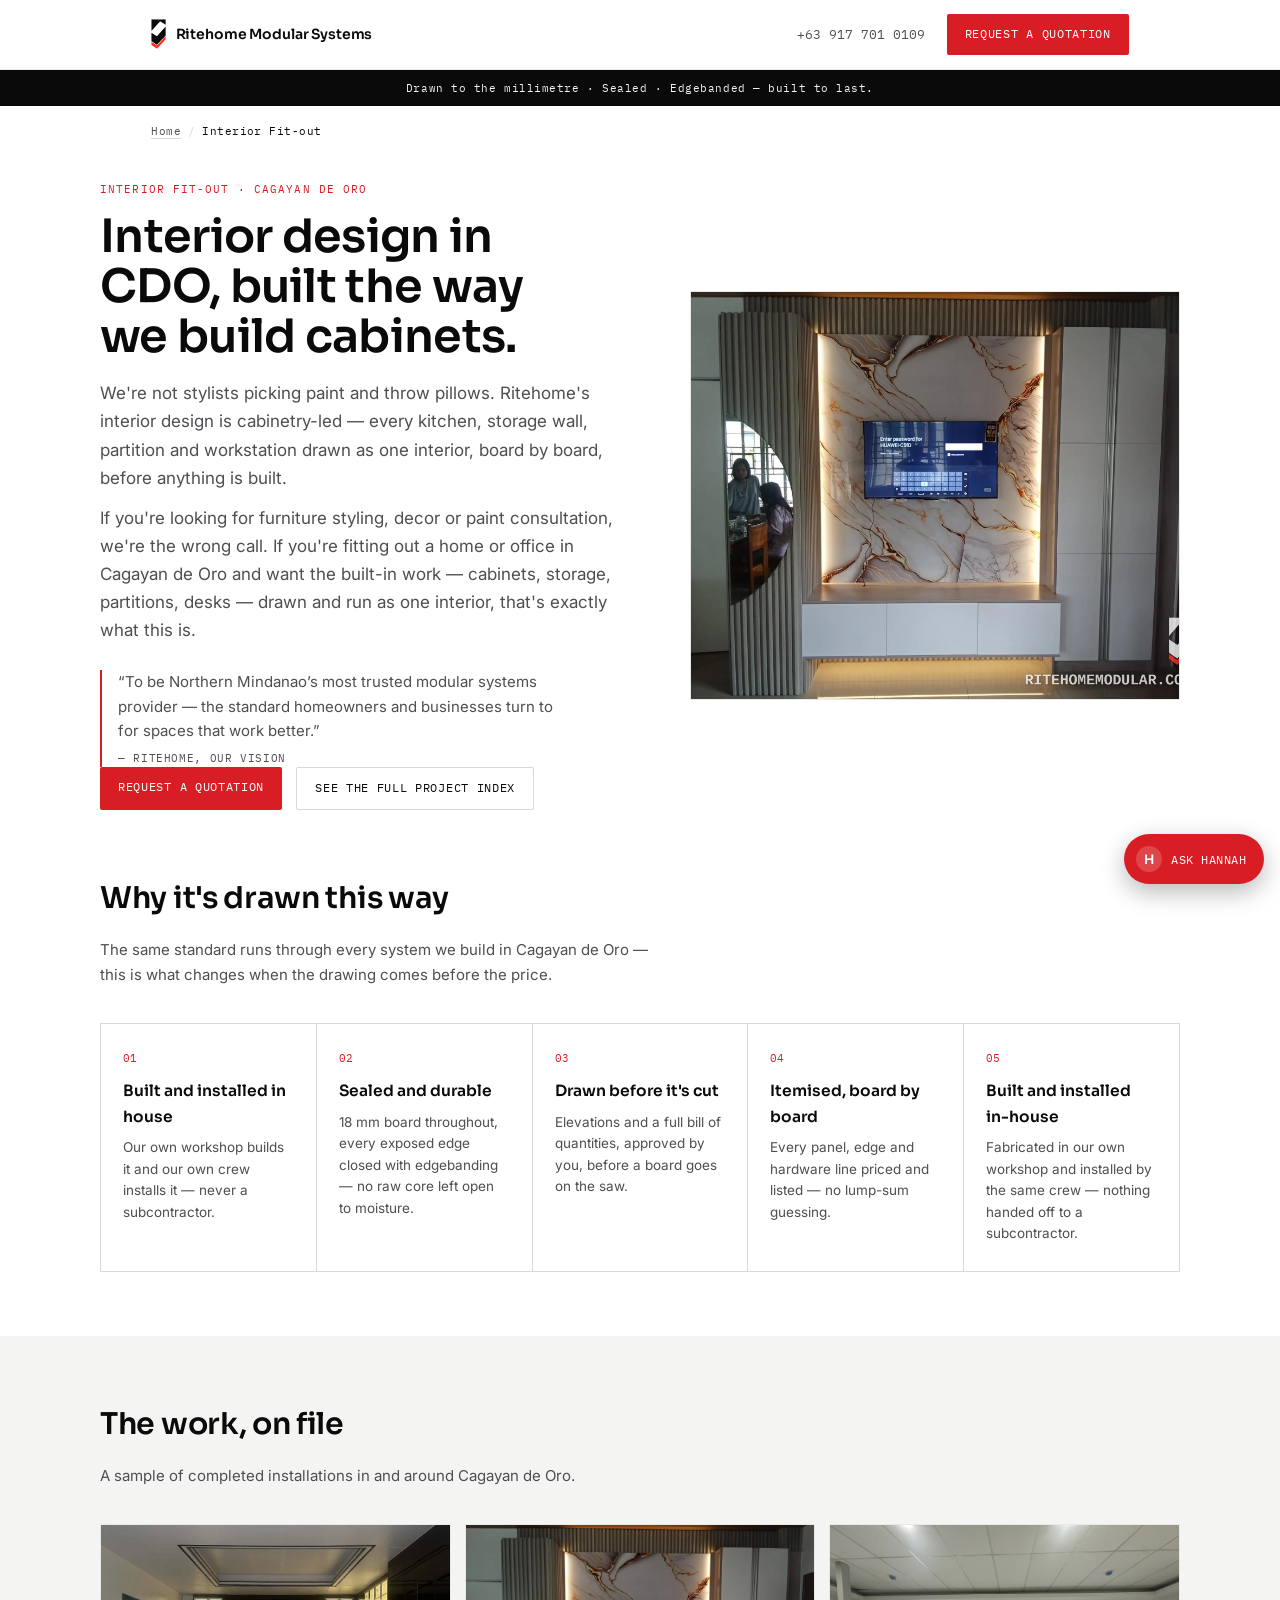
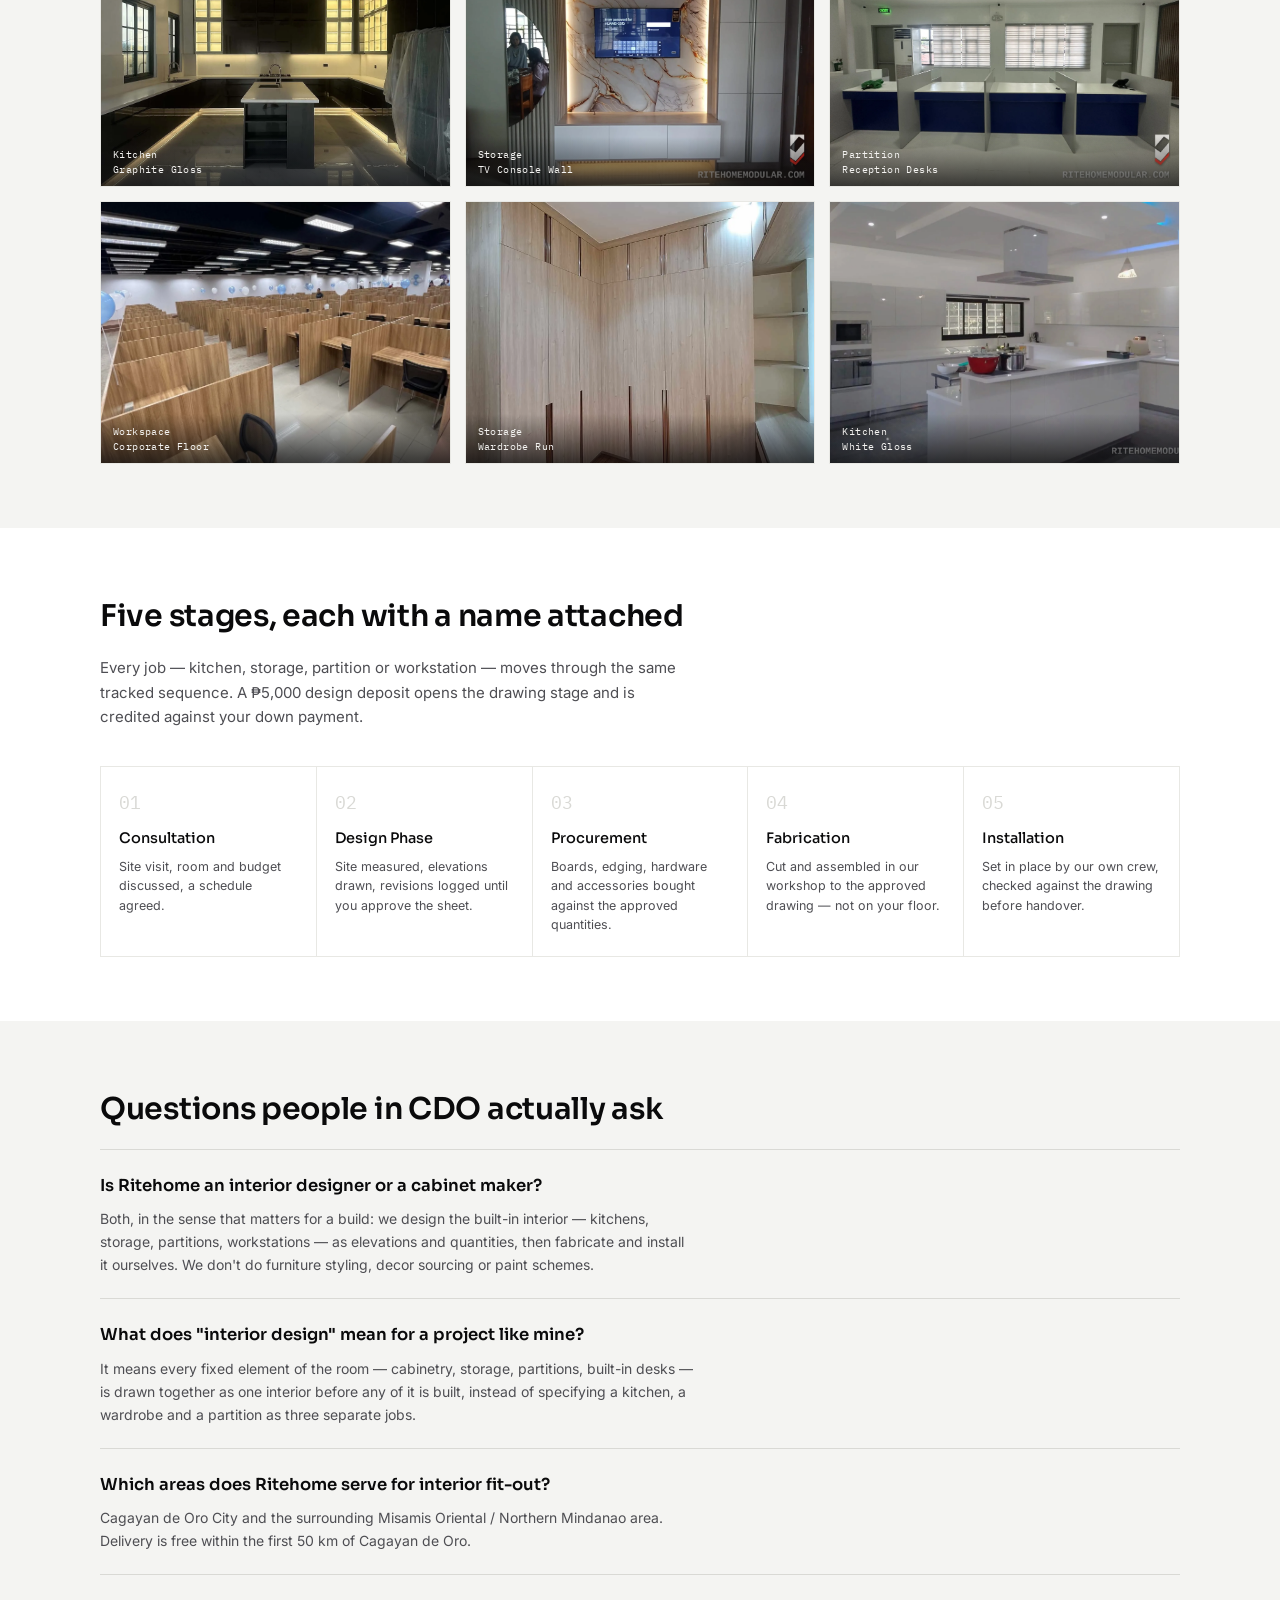
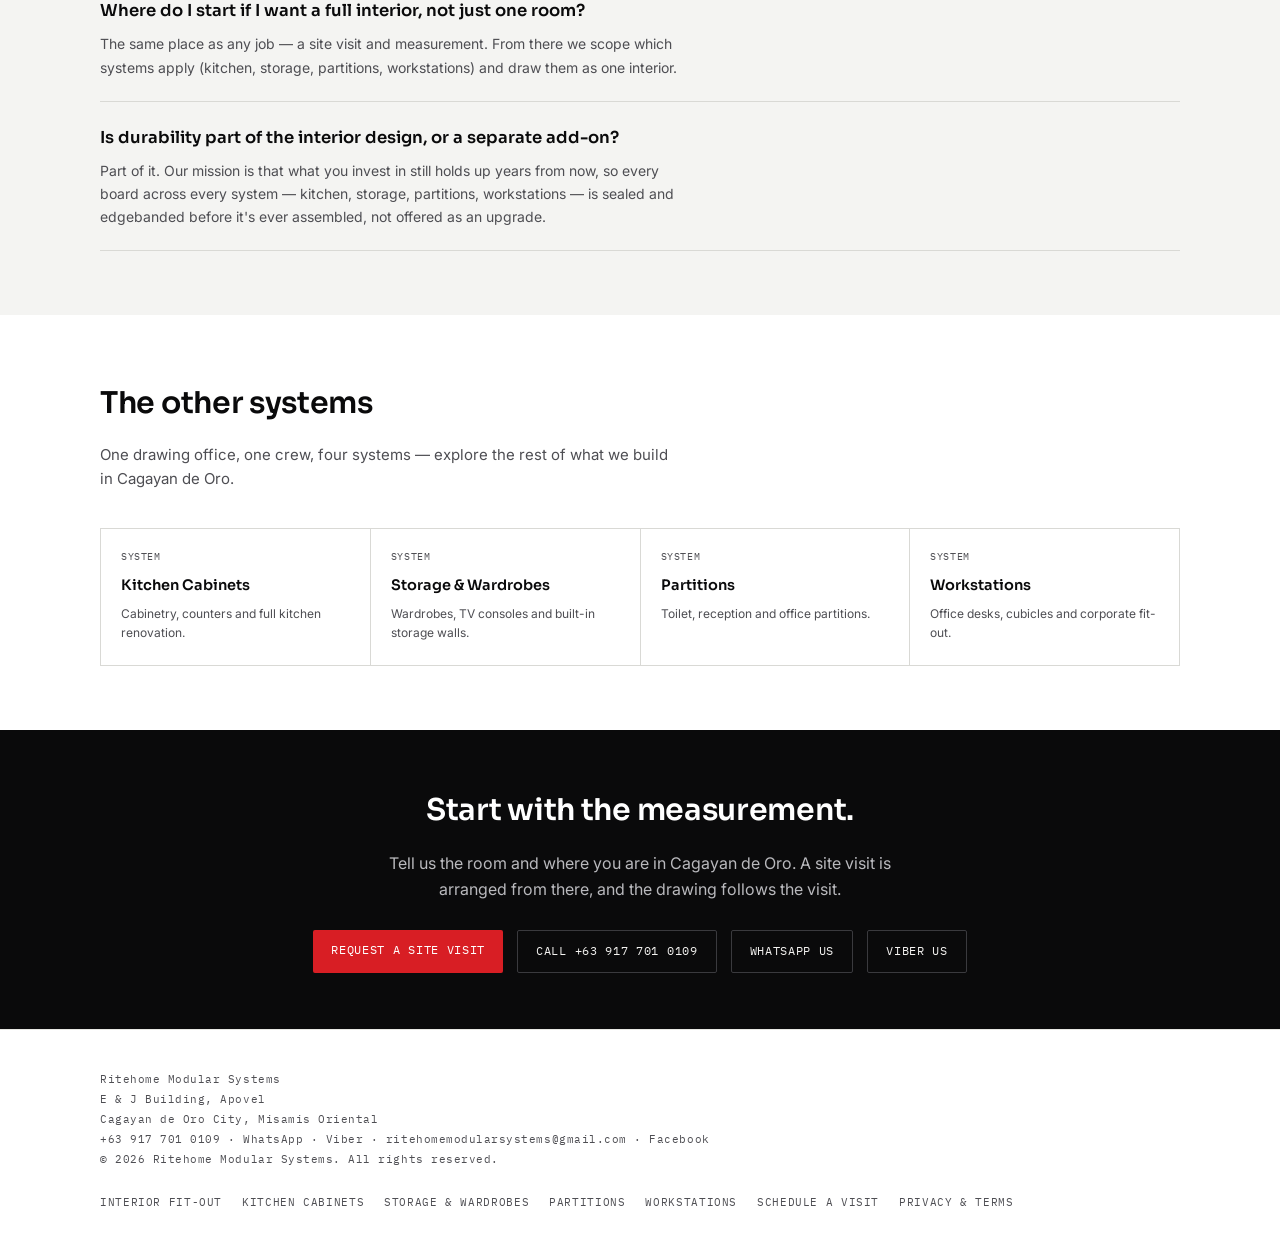
==== commit 2b4dc5d2: "Remove every termite claim; new mission and vision - Termite treatment is no longer claimed anywhere" ====
--- a/interior-design-cdo/index.html
+++ b/interior-design-cdo/index.html
@@ -6,10 +6,10 @@
 <meta name="theme-color" content="#FFFFFF">
 <link rel="icon" href="data:image/svg+xml,%3Csvg xmlns=%27http://www.w3.org/2000/svg%27 viewBox=%270 0 32 32%27%3E%3Crect width=%2732%27 height=%2732%27 fill=%27%23fff%27/%3E%3Crect x=%274%27 y=%278%27 width=%2711%27 height=%279%27 rx=%271.5%27 fill=%27%23D81E24%27/%3E%3Crect x=%2717%27 y=%278%27 width=%2711%27 height=%279%27 rx=%271.5%27 fill=%27%23D81E24%27/%3E%3Crect x=%274%27 y=%2719%27 width=%2724%27 height=%275%27 rx=%271.5%27 fill=%27%230A0A0B%27/%3E%3C/svg%3E">
 <title>Interior Design &amp; Interior Fit-out in CDO | Ritehome Modular Systems</title>
-<meta name="description" content="Interior design in Cagayan de Oro (CDO), built cabinetry-led: kitchens, storage, partitions and workstations drawn as one interior, sealed, edgebanded and termite-treated, built by our own crew.">
+<meta name="description" content="Interior design in Cagayan de Oro (CDO), built cabinetry-led: kitchens, storage, partitions and workstations drawn as one interior, sealed and edgebanded, built by our own crew.">
 <link rel="canonical" href="https://ritehomemodular.com/interior-design-cdo/">
 <meta name="robots" content="index, follow, max-image-preview:large">
-<meta name="keywords" content="interior design CDO, interior designer Cagayan de Oro, interior contractor CDO, interior fit-out Cagayan de Oro, cabinetry-led interior design, termite proof interior fit-out CDO">
+<meta name="keywords" content="interior design CDO, interior designer Cagayan de Oro, interior contractor CDO, interior fit-out Cagayan de Oro, cabinetry-led interior design">
 <meta name="geo.region" content="PH-MSR">
 <meta name="geo.placename" content="Cagayan de Oro City">
 <meta name="geo.position" content="8.4542;124.6319">
@@ -18,14 +18,14 @@
 <meta property="og:type" content="website">
 <meta property="og:site_name" content="Ritehome Modular Systems">
 <meta property="og:title" content="Interior Design &amp; Interior Fit-out in CDO | Ritehome Modular Systems">
-<meta property="og:description" content="Interior design in Cagayan de Oro (CDO), built cabinetry-led: kitchens, storage, partitions and workstations drawn as one interior, sealed, edgebanded and termite-treated, built by our own crew.">
+<meta property="og:description" content="Interior design in Cagayan de Oro (CDO), built cabinetry-led: kitchens, storage, partitions and workstations drawn as one interior, sealed and edgebanded, built by our own crew.">
 <meta property="og:url" content="https://ritehomemodular.com/interior-design-cdo/">
 <meta property="og:image" content="https://ritehomemodular.com/ritehome-photos/enhanced/07-storage-feature-wall.jpg">
 <meta property="og:locale" content="en_PH">
 
 <meta name="twitter:card" content="summary_large_image">
 <meta name="twitter:title" content="Interior Design &amp; Interior Fit-out in CDO | Ritehome Modular Systems">
-<meta name="twitter:description" content="Interior design in Cagayan de Oro (CDO), built cabinetry-led: kitchens, storage, partitions and workstations drawn as one interior, sealed, edgebanded and termite-treated, built by our own crew.">
+<meta name="twitter:description" content="Interior design in Cagayan de Oro (CDO), built cabinetry-led: kitchens, storage, partitions and workstations drawn as one interior, sealed and edgebanded, built by our own crew.">
 <meta name="twitter:image" content="https://ritehomemodular.com/ritehome-photos/enhanced/07-storage-feature-wall.jpg">
 
 <link rel="preconnect" href="https://fonts.googleapis.com">
@@ -40,7 +40,7 @@
   "@context": "https://schema.org",
   "@type": "Service",
   "name": "Interior Design & Interior Fit-out in CDO",
-  "description": "Cabinetry-led interior fit-out covering kitchens, storage, partitions and workstations in Cagayan de Oro, every board sealed, edgebanded and termite-treated.",
+  "description": "Cabinetry-led interior fit-out covering kitchens, storage, partitions and workstations in Cagayan de Oro, every board sealed and edgebanded.",
   "url": "https://ritehomemodular.com/interior-design-cdo/",
   "areaServed": [
     {
@@ -132,7 +132,7 @@
       "name": "Is durability part of the interior design, or a separate add-on?",
       "acceptedAnswer": {
         "@type": "Answer",
-        "text": "Part of it. Our mission is that what you invest in still holds up years from now, so every board across every system \u2014 kitchen, storage, partitions, workstations \u2014 is sealed, edgebanded and treated against termites before it's ever assembled, not offered as an upgrade."
+        "text": "Part of it. Our mission is that what you invest in still holds up years from now, so every board across every system \u2014 kitchen, storage, partitions, workstations \u2014 is sealed and edgebanded before it's ever assembled, not offered as an upgrade."
       }
     }
   ]
@@ -154,7 +154,7 @@
   </div>
 </header>
 
-<p class="missionstrip">Sealed &middot; Edgebanded &middot; Termite-treated &mdash; built to last.</p>
+<p class="missionstrip">Drawn to the millimetre &middot; Sealed &middot; Edgebanded &mdash; built to last.</p>
 
 <p class="crumb">
   <a href="../index.html">Home</a><span class="sep">/</span><span class="here">Interior Fit-out</span>
@@ -185,8 +185,8 @@
     <div class="props">
       <div class="prop">
         <p class="n">01</p>
-        <h3>Termite-proof</h3>
-        <p>Every board treated against termites before assembly — not brushed on after the fact.</p>
+        <h3>Built and installed in house</h3>
+        <p>Our own workshop builds it and our own crew installs it — never a subcontractor.</p>
       </div>
       <div class="prop">
         <p class="n">02</p>
@@ -301,7 +301,7 @@
     </div>
     <div class="faqitem">
       <h3>Is durability part of the interior design, or a separate add-on?</h3>
-      <p>Part of it. Our mission is that what you invest in still holds up years from now, so every board across every system — kitchen, storage, partitions, workstations — is sealed, edgebanded and treated against termites before it's ever assembled, not offered as an upgrade.</p>
+      <p>Part of it. Our mission is that what you invest in still holds up years from now, so every board across every system — kitchen, storage, partitions, workstations — is sealed and edgebanded before it's ever assembled, not offered as an upgrade.</p>
     </div>
     </div>
   </div>
@@ -367,6 +367,6 @@
 </footer>
 
 <script src="../assets/lightbox.js?v=387b4d42" defer></script>
-<script src="../assets/hannah.js?v=77418121" defer></script>
+<script src="../assets/hannah.js?v=cd89ba84" defer></script>
 </body>
 </html>
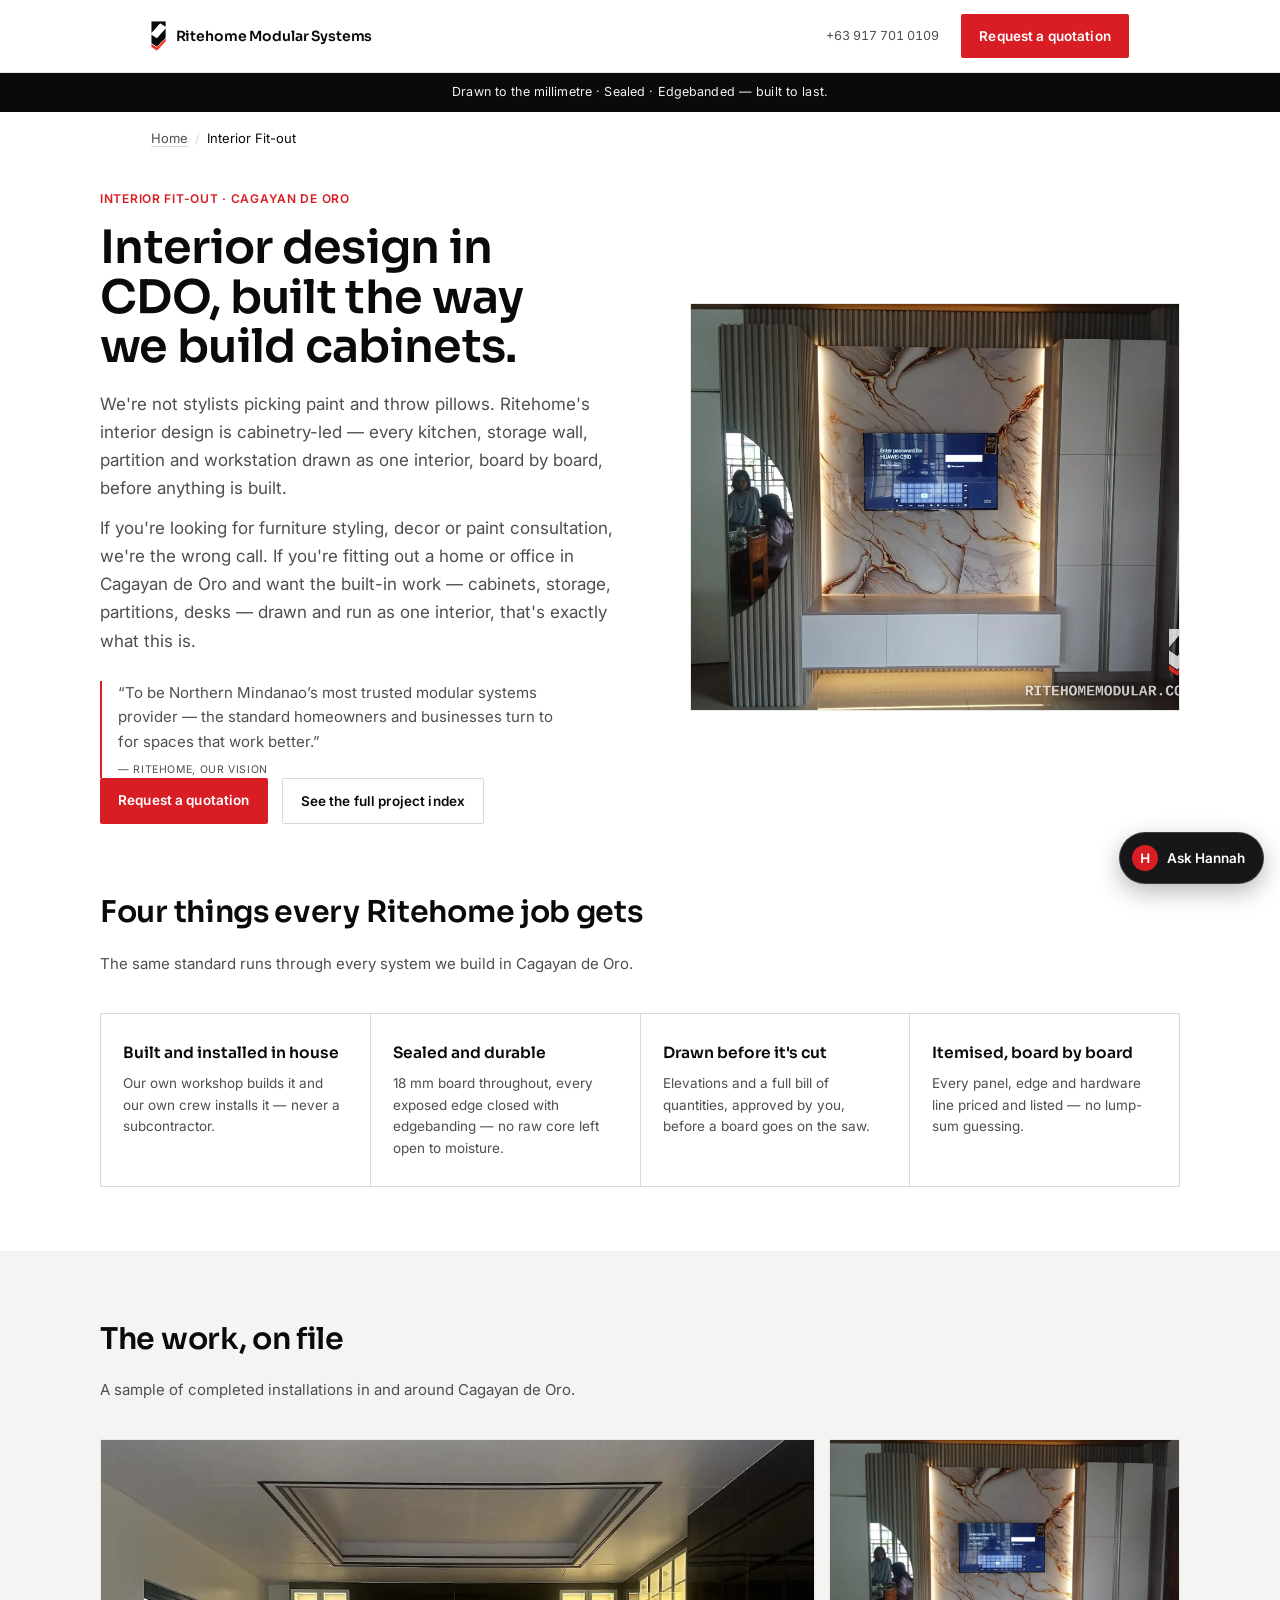
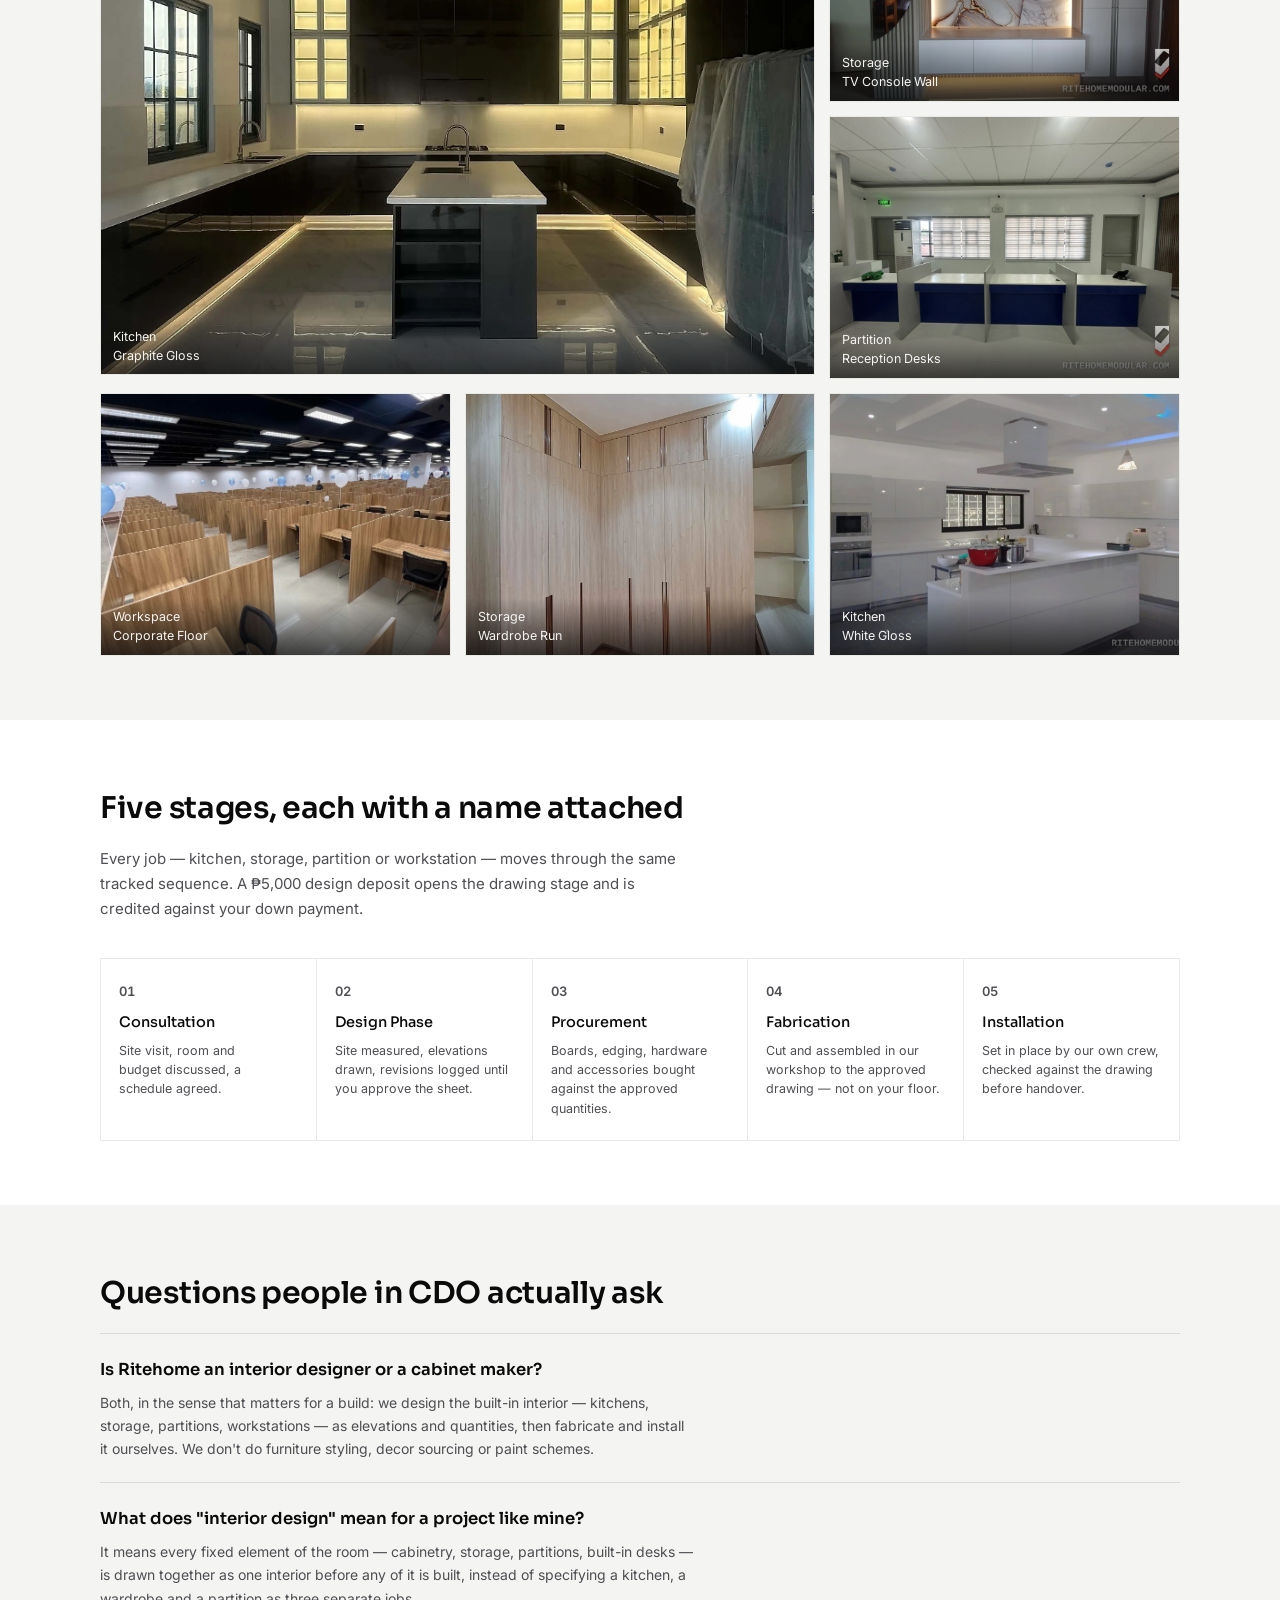
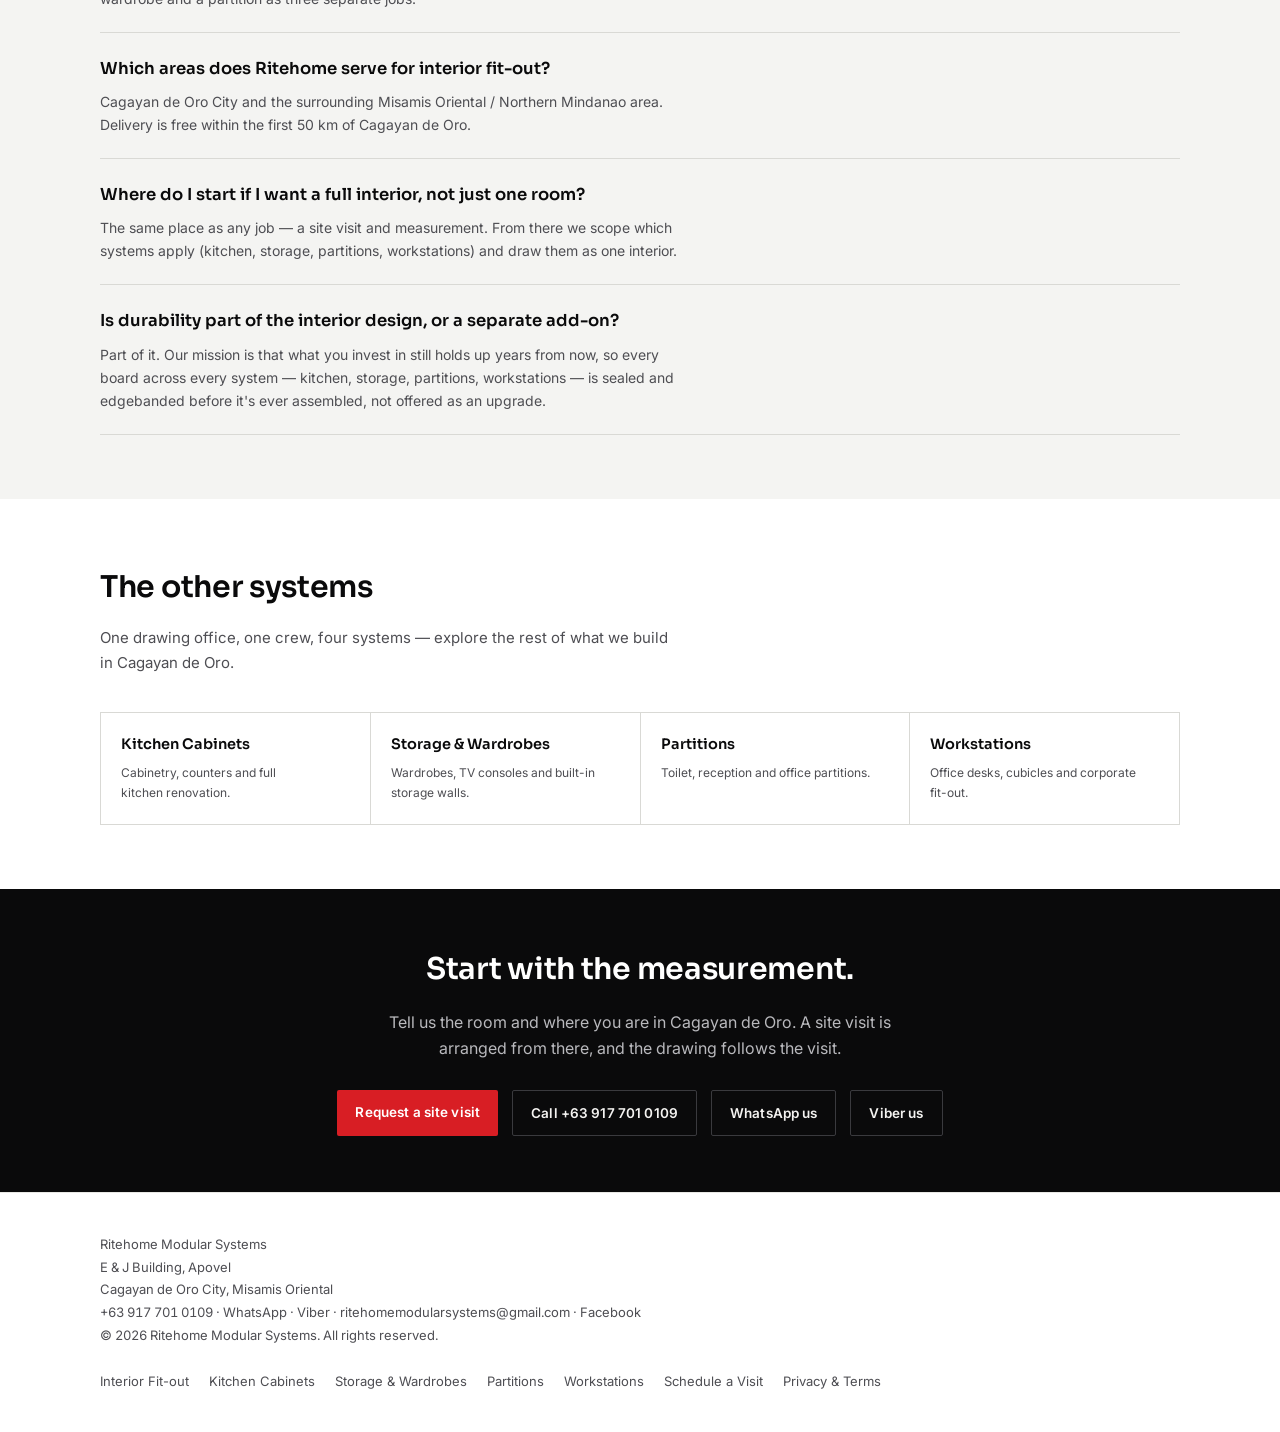
==== commit d049aee8: "Design review: apply the 20-point pass to the public site - Hero says the promise: "Build your kitch" ====
--- a/interior-design-cdo/index.html
+++ b/interior-design-cdo/index.html
@@ -12,8 +12,8 @@
 <meta name="keywords" content="interior design CDO, interior designer Cagayan de Oro, interior contractor CDO, interior fit-out Cagayan de Oro, cabinetry-led interior design">
 <meta name="geo.region" content="PH-MSR">
 <meta name="geo.placename" content="Cagayan de Oro City">
-<meta name="geo.position" content="8.4542;124.6319">
-<meta name="ICBM" content="8.4542, 124.6319">
+<meta name="geo.position" content="8.500563;124.622937">
+<meta name="ICBM" content="8.500563, 124.622937">
 
 <meta property="og:type" content="website">
 <meta property="og:site_name" content="Ritehome Modular Systems">
@@ -31,8 +31,8 @@
 <link rel="preconnect" href="https://fonts.googleapis.com">
 <link rel="preconnect" href="https://fonts.gstatic.com" crossorigin>
 <link rel="stylesheet" href="https://fonts.googleapis.com/css2?family=Sora:wght@400;500;600;700&family=IBM+Plex+Mono:wght@400;500&family=Inter:wght@300;400;500&display=swap">
-<link rel="stylesheet" href="../assets/service-page.css?v=e9c01fad">
-<link rel="stylesheet" href="../assets/hannah.css?v=784a1ce5">
+<link rel="stylesheet" href="../assets/service-page.css?v=8e35fa11">
+<link rel="stylesheet" href="../assets/hannah.css?v=37e490ff">
 <link rel="stylesheet" href="../assets/lightbox.css?v=daa832d8">
 
 <script type="application/ld+json">
@@ -180,33 +180,24 @@
 
 <section class="block">
   <div class="block-in">
-    <h2>Why it's drawn this way</h2>
-    <p class="section-lede">The same standard runs through every system we build in Cagayan de Oro — this is what changes when the drawing comes before the price.</p>
+    <h2>Four things every Ritehome job gets</h2>
+    <p class="section-lede">The same standard runs through every system we build in Cagayan de Oro.</p>
     <div class="props">
       <div class="prop">
-        <p class="n">01</p>
         <h3>Built and installed in house</h3>
         <p>Our own workshop builds it and our own crew installs it — never a subcontractor.</p>
       </div>
       <div class="prop">
-        <p class="n">02</p>
         <h3>Sealed and durable</h3>
         <p>18 mm board throughout, every exposed edge closed with edgebanding — no raw core left open to moisture.</p>
       </div>
       <div class="prop">
-        <p class="n">03</p>
         <h3>Drawn before it's cut</h3>
         <p>Elevations and a full bill of quantities, approved by you, before a board goes on the saw.</p>
       </div>
       <div class="prop">
-        <p class="n">04</p>
         <h3>Itemised, board by board</h3>
         <p>Every panel, edge and hardware line priced and listed — no lump-sum guessing.</p>
-      </div>
-      <div class="prop">
-        <p class="n">05</p>
-        <h3>Built and installed in-house</h3>
-        <p>Fabricated in our own workshop and installed by the same crew — nothing handed off to a subcontractor.</p>
       </div>
     </div>
   </div>
@@ -313,22 +304,18 @@
     <p class="section-lede">One drawing office, one crew, four systems — explore the rest of what we build in Cagayan de Oro.</p>
     <div class="siblings">
     <a class="sibling" href="../kitchen-cabinets-cdo/">
-      <span class="k">System</span>
       <h3>Kitchen Cabinets</h3>
       <p>Cabinetry, counters and full kitchen renovation.</p>
     </a>
     <a class="sibling" href="../storage-wardrobes-cdo/">
-      <span class="k">System</span>
       <h3>Storage &amp; Wardrobes</h3>
       <p>Wardrobes, TV consoles and built-in storage walls.</p>
     </a>
     <a class="sibling" href="../partitions-cdo/">
-      <span class="k">System</span>
       <h3>Partitions</h3>
       <p>Toilet, reception and office partitions.</p>
     </a>
     <a class="sibling" href="../workstations-cdo/">
-      <span class="k">System</span>
       <h3>Workstations</h3>
       <p>Office desks, cubicles and corporate fit-out.</p>
     </a>
@@ -367,6 +354,6 @@
 </footer>
 
 <script src="../assets/lightbox.js?v=387b4d42" defer></script>
-<script src="../assets/hannah.js?v=cd89ba84" defer></script>
+<script src="../assets/hannah.js?v=fb0e2950" defer></script>
 </body>
 </html>
--- a/assets/service-page.css
+++ b/assets/service-page.css
@@ -223,3 +223,50 @@
   border-left:2px solid var(--core); padding:9px 0 9px 13px; margin-top:18px;
 }
 .form-status:empty{display:none;}
+
+/* ============================================================
+   DESIGN REVIEW (2026-11-14) — the 20-point pass. One layer on top,
+   each rule tagged with the point it serves.
+   ============================================================ */
+/* (4) monospace was carrying every label, button and footnote; it now carries
+   nothing. Labels and figures use the body face, figures with (18) tabular numerals. */
+:root{ --f-mono: var(--f-body); }
+.tel,.foot-note,.step .n,.gallery .cap,.legal-updated{ font-variant-numeric: tabular-nums; }
+.eyebrow{ font-size:12px; font-weight:600; letter-spacing:.06em; }
+.cta{ font-size:13.5px; font-weight:600; letter-spacing:.01em; text-transform:none; }
+.missionstrip{ font-size:12.5px; letter-spacing:.01em; }
+.crumb{ font-size:13px; letter-spacing:0; }
+.gallery .cap{ font-size:12.5px; letter-spacing:0; }
+.foot-note{ font-size:13px; letter-spacing:0; line-height:1.75; }
+.footlinks a{ font-size:13px; letter-spacing:0; text-transform:none; }
+.legal-updated{ font-size:13px; letter-spacing:0; }
+.field label{ font-size:13px; font-weight:500; letter-spacing:0; text-transform:none; color:var(--ink); }
+.form-status{ font-size:14px; }
+
+/* (15) the stage numbers were drawn in the rule colour (1.4:1 on white) */
+.step .n{ color:var(--ink-dim); font-size:13px; font-weight:600; }
+
+/* (16) headlines already balance; paragraphs avoid one-word last lines */
+p{ text-wrap:pretty; }
+
+/* (7) the work is the product: the first photo leads at double size */
+.gallery>a:first-child{ grid-column:span 2; grid-row:span 2; aspect-ratio:4/3; }
+@media (max-width:760px){ .gallery>a:first-child{ grid-row:auto; aspect-ratio:16/10; } }
+@media (max-width:480px){ .gallery>a:first-child{ grid-column:auto; aspect-ratio:4/3; } }
+
+/* (19) a sending form shows it: the button spins instead of just going grey */
+.cta:disabled{ cursor:progress; opacity:.85; }
+.cta:disabled::before{
+  content:""; display:inline-block; width:11px; height:11px; margin-right:8px; vertical-align:-1px;
+  border:2px solid currentColor; border-right-color:transparent; border-radius:50%;
+  animation:rh-spin .7s linear infinite;
+}
+@keyframes rh-spin{ to{ transform:rotate(360deg); } }
+
+/* (20) the answer to a sent form slides in, so it's noticed */
+@keyframes rh-in{ from{ opacity:0; transform:translateY(-4px); } to{ opacity:1; transform:none; } }
+.form-status:not(:empty){ animation:rh-in .25s ease-out; }
+@media (prefers-reduced-motion: reduce){
+  .form-status:not(:empty){ animation:none; }
+  .cta:disabled::before{ animation-duration:2s; }
+}
--- a/assets/hannah.css
+++ b/assets/hannah.css
@@ -196,3 +196,23 @@
     height: calc(100dvh - 84px - var(--hn-mobile-bottom));
   }
 }
+
+/* ============================================================
+   DESIGN REVIEW (2026-11-14) — the 20-point pass
+   ============================================================ */
+/* (4) no monospace capitals on the button, the header line or Send */
+.hn-toggle,.hn-send,.hn-header-sub{
+  font-family: "Inter", "Helvetica Neue", Arial, sans-serif; text-transform: none; letter-spacing: 0;
+}
+.hn-toggle{ font-size: 13.5px; font-weight: 600; }
+.hn-send{ font-size: 13px; font-weight: 600; }
+.hn-header-sub{ font-size: 11.5px; }
+/* (10)(11) one red button per screen: the page's "Request a quotation" is the red one, so
+   Hannah's launcher is ink with a red badge. Still obvious, no longer competing. */
+.hn-toggle{ background: #17171A; border: 1px solid rgba(255,255,255,.16); }
+.hn-toggle:hover{ background: #26262B; }
+.hn-toggle-icon{ background: var(--hn-core); }
+/* (14) nested corners: inner radius = outer − padding (panel 14, form padding 12 → 4… kept at 6 for touch) */
+.hn-attach-btn,.hn-input,.hn-send{ border-radius: 6px; }
+/* (15) chips and the header line were dim grey on near-black */
+.hn-chip{ color: #C9C9CD; font-size: 12.5px; }
